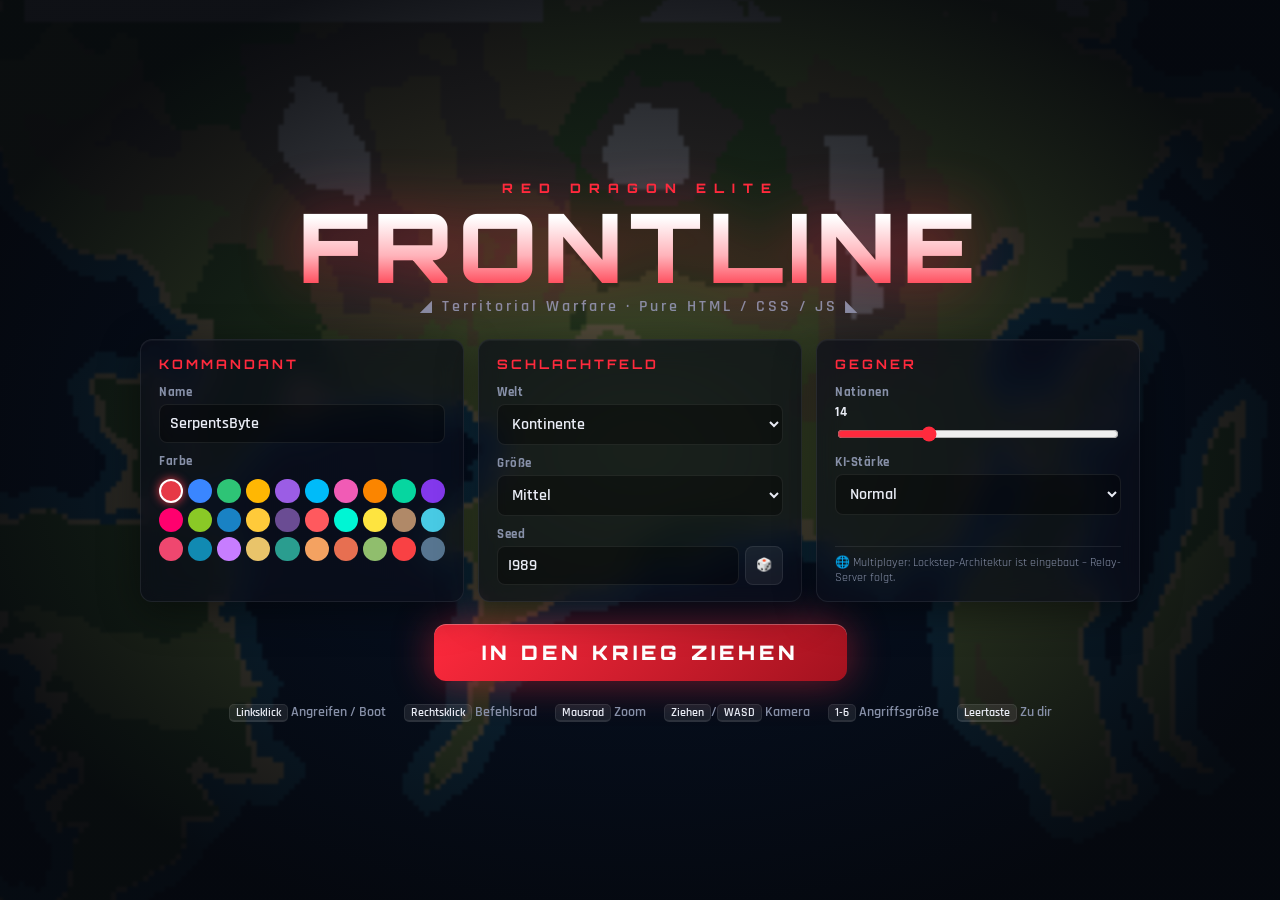
==== games/frontline/index.html @ e53f8bc6 "Add RDE Frontline: territorial border-strategy game in pure HTML/CSS/JS OpenFront-style territory wa" ====
<!doctype html>
<html lang="de">
<head>
  <meta charset="utf-8">
  <meta name="viewport" content="width=device-width, initial-scale=1, maximum-scale=1, user-scalable=no">
  <title>RDE // FRONTLINE</title>
  <meta name="description" content="RDE Frontline — Territorial Border-Strategie in purem HTML, CSS & JS. Red Dragon Elite.">
  <meta name="theme-color" content="#07090f">
  <link rel="preconnect" href="https://fonts.googleapis.com">
  <link rel="preconnect" href="https://fonts.gstatic.com" crossorigin>
  <link href="https://fonts.googleapis.com/css2?family=Orbitron:wght@600;800;900&family=Rajdhani:wght@500;600;700&display=swap" rel="stylesheet">
  <link rel="stylesheet" href="css/style.css">
</head>
<body>
  <canvas id="game"></canvas>
  <div id="vignette"></div>

  <!-- ================= IN-GAME HUD ================= -->
  <div id="hud" class="hidden">
    <header id="topbar" class="glass">
      <div class="brand"><span class="dragon">◢</span>FRONTLINE<span class="dragon">◣</span></div>
      <div id="sharebar"><div id="sharefill"></div><div id="winmark" title="Siegesgrenze"></div></div>
      <div class="tb-right">
        <span id="clock">00:00</span>
        <button class="tb-btn" id="btn-speed" title="Spielgeschwindigkeit">1×</button>
        <button class="tb-btn" id="btn-pause" title="Pause (P)">❚❚</button>
        <button class="tb-btn" id="btn-mute" title="Ton (M)">🔊</button>
        <button class="tb-btn" id="btn-full" title="Vollbild">⛶</button>
      </div>
    </header>

    <aside id="board" class="glass">
      <div class="board-head"><span>STAND</span><button id="board-toggle" class="tb-btn small">▾</button></div>
      <table><thead><tr><th>#</th><th>NATION</th><th>TRUPPEN</th><th>LAND</th></tr></thead><tbody id="board-body"></tbody></table>
    </aside>

    <div id="feed"></div>
    <div id="toasts"></div>

    <div id="spawn-banner" class="glass hidden">
      <div class="sb-title">WÄHLE DEINEN STARTPUNKT</div>
      <div class="sb-sub">Klick auf freies Land · Krieg beginnt in <b id="spawn-timer">12</b>s</div>
    </div>

    <div id="bottom">
      <div id="buildbar"></div>
      <div id="stats" class="glass">
        <div class="st-troops">
          <div class="st-row">
            <span class="ico-sword"></span><span id="troops" class="big">0</span><span class="slash">/</span><span id="troops-max">0</span>
            <span id="troop-rate" class="rate">+0/s</span>
          </div>
          <div class="bar"><div id="troop-bar"></div></div>
        </div>
        <div class="st-gold">
          <span class="coin"></span><span id="gold" class="big gold">0</span><span id="gold-rate" class="rate">+0/s</span>
        </div>
        <div class="st-ratio">
          <div class="ratio-head"><span>ANGRIFFSGRÖSSE</span><b id="ratio-val">30%</b><span id="ratio-troops" class="muted"></span></div>
          <input id="ratio" type="range" min="1" max="100" value="30">
          <div class="ratio-presets">
            <button data-r="10">10%</button><button data-r="20">20%</button><button data-r="30" class="on">30%</button><button data-r="50">50%</button><button data-r="75">75%</button><button data-r="100">ALL</button>
          </div>
        </div>
        <div id="fronts" class="st-fronts"></div>
      </div>
    </div>

    <div id="minimap-wrap" class="glass"><canvas id="minimap"></canvas></div>
    <div id="mode-hint" class="hidden"></div>
    <div id="tooltip" class="glass hidden"></div>
    <div id="radial" class="hidden"></div>
  </div>

  <!-- ================= MAIN MENU ================= -->
  <div id="menu" class="overlay">
    <canvas id="menu-bg"></canvas>
    <div class="menu-inner">
      <div class="logo">
        <div class="logo-top">RED DRAGON ELITE</div>
        <h1>FRONTLINE</h1>
        <div class="logo-sub">◢ Territorial Warfare · Pure HTML / CSS / JS ◣</div>
      </div>
      <div class="menu-grid">
        <section class="glass panel">
          <h3>KOMMANDANT</h3>
          <label>Name<input id="m-name" maxlength="18" value="SerpentsByte" autocomplete="off"></label>
          <label>Farbe</label>
          <div id="m-colors" class="swatches"></div>
        </section>
        <section class="glass panel">
          <h3>SCHLACHTFELD</h3>
          <label>Welt<select id="m-type"></select></label>
          <label>Größe<select id="m-size"></select></label>
          <label>Seed
            <div class="seed-row"><input id="m-seed" autocomplete="off"><button id="m-dice" class="tb-btn" title="Zufall">🎲</button></div>
          </label>
        </section>
        <section class="glass panel">
          <h3>GEGNER</h3>
          <label>Nationen <b id="m-bots-val">14</b><input id="m-bots" type="range" min="2" max="40" value="14"></label>
          <label>KI-Stärke<select id="m-diff"></select></label>
          <div class="mp-note">🌐 Multiplayer: Lockstep-Architektur ist eingebaut – Relay-Server folgt.</div>
        </section>
      </div>
      <button id="m-play" class="play-btn">IN DEN KRIEG ZIEHEN</button>
      <div class="controls-help">
        <span><kbd>Linksklick</kbd> Angreifen / Boot</span>
        <span><kbd>Rechtsklick</kbd> Befehlsrad</span>
        <span><kbd>Mausrad</kbd> Zoom</span>
        <span><kbd>Ziehen</kbd>/<kbd>WASD</kbd> Kamera</span>
        <span><kbd>1-6</kbd> Angriffsgröße</span>
        <span><kbd>Leertaste</kbd> Zu dir</span>
      </div>
    </div>
  </div>

  <!-- ================= END SCREEN ================= -->
  <div id="end" class="overlay hidden">
    <div class="end-card glass">
      <div id="end-title" class="end-title">SIEG</div>
      <div id="end-sub" class="end-sub"></div>
      <div id="end-stats" class="end-stats"></div>
      <div class="end-btns">
        <button id="end-watch" class="tb-btn wide">Weiter zuschauen</button>
        <button id="end-again" class="play-btn small">NOCHMAL</button>
      </div>
    </div>
  </div>

  <!-- core + simulation (DOM-free, also runs in Node) -->
  <script src="js/core/rng.js"></script>
  <script src="js/core/constants.js"></script>
  <script src="js/sim/mapgen.js"></script>
  <script src="js/sim/ai.js"></script>
  <script src="js/sim/sim.js"></script>
  <!-- network -->
  <script src="js/net/transport.js"></script>
  <!-- client -->
  <script src="js/client/audio.js"></script>
  <script src="js/client/renderer.js"></script>
  <script src="js/client/ui.js"></script>
  <script src="js/client/input.js"></script>
  <script src="js/main.js"></script>
</body>
</html>
---- games/frontline/css/style.css ----
/* RDE // FRONTLINE — UI theme: dark glass, dragon red, war-room gold */
:root {
  --bg: #07090f;
  --glass: rgba(12, 15, 26, 0.72);
  --glass-hi: rgba(22, 27, 44, 0.85);
  --line: rgba(255, 255, 255, 0.08);
  --line-hi: rgba(255, 70, 85, 0.45);
  --red: #ff2a3d;
  --red-dim: #a3121f;
  --gold: #ffcc55;
  --txt: #e9ecf5;
  --muted: #8790a8;
  --ok: #4dffa0;
  --font: 'Rajdhani', 'Segoe UI', system-ui, sans-serif;
  --display: 'Orbitron', 'Rajdhani', sans-serif;
}
* { box-sizing: border-box; }
html, body { margin: 0; height: 100%; overflow: hidden; background: var(--bg); color: var(--txt); font-family: var(--font); user-select: none; -webkit-user-select: none; }
button, input, select { font: inherit; color: inherit; }
.hidden { display: none !important; }
#game { position: fixed; inset: 0; display: block; cursor: crosshair; touch-action: none; }
#game.mode-build { cursor: copy; }
#game.mode-nuke { cursor: none; }
#vignette { position: fixed; inset: 0; pointer-events: none; background: radial-gradient(ellipse at center, transparent 55%, rgba(0,0,0,0.55) 100%); }

.glass { background: var(--glass); backdrop-filter: blur(12px) saturate(1.3); -webkit-backdrop-filter: blur(12px) saturate(1.3);
  border: 1px solid var(--line); border-radius: 12px; box-shadow: 0 10px 40px rgba(0,0,0,0.45), inset 0 1px 0 rgba(255,255,255,0.04); }

/* ---------- top bar */
#topbar { position: fixed; top: 10px; left: 10px; right: 10px; height: 46px; display: flex; align-items: center; gap: 16px; padding: 0 12px; z-index: 5; }
.brand { font-family: var(--display); font-weight: 900; letter-spacing: 3px; font-size: 15px; white-space: nowrap; }
.brand .dragon { color: var(--red); margin: 0 4px; }
#sharebar { position: relative; flex: 1; height: 14px; border-radius: 7px; background: rgba(255,255,255,0.06); overflow: hidden; border: 1px solid var(--line); }
#sharefill { position: absolute; inset: 0; display: flex; }
#sharefill > div { height: 100%; transition: width .4s ease; box-shadow: inset -1px 0 0 rgba(0,0,0,0.4); }
#winmark { position: absolute; top: -2px; bottom: -2px; width: 3px; background: var(--gold); box-shadow: 0 0 10px var(--gold); }
.tb-right { display: flex; align-items: center; gap: 6px; }
#clock { font-family: var(--display); font-size: 13px; color: var(--muted); min-width: 52px; text-align: right; margin-right: 6px; }
.tb-btn { background: rgba(255,255,255,0.06); border: 1px solid var(--line); border-radius: 8px; padding: 5px 10px; cursor: pointer; font-weight: 700; transition: background .15s, border-color .15s, transform .1s; }
.tb-btn:hover { background: rgba(255,42,61,0.18); border-color: var(--line-hi); }
.tb-btn:active { transform: scale(0.95); }
.tb-btn.small { padding: 1px 7px; font-size: 12px; }
.tb-btn.wide { padding: 10px 18px; }

/* ---------- leaderboard */
#board { position: fixed; top: 66px; right: 10px; width: 300px; padding: 10px 12px; z-index: 4; font-size: 15px; }
.board-head { display: flex; justify-content: space-between; align-items: center; font-family: var(--display); font-weight: 800; letter-spacing: 2px; font-size: 13px; margin-bottom: 6px; }
#board table { width: 100%; border-collapse: collapse; }
#board th { font-size: 11px; color: var(--muted); font-weight: 600; text-align: left; padding: 2px 4px; letter-spacing: 1px; }
#board th:nth-child(n+3), #board td:nth-child(n+3) { text-align: right; }
#board td { padding: 3px 4px; white-space: nowrap; }
#board td.nm { max-width: 130px; overflow: hidden; text-overflow: ellipsis; font-weight: 700; }
#board tr.me td { background: rgba(255,204,85,0.12); }
#board tr.me td:first-child { border-radius: 6px 0 0 6px; } #board tr.me td:last-child { border-radius: 0 6px 6px 0; }
#board tr.dead td { opacity: 0.35; text-decoration: line-through; }
#board .dot { display: inline-block; width: 9px; height: 9px; border-radius: 50%; margin-right: 6px; box-shadow: 0 0 6px currentColor; }
#board.collapsed table { display: none; }
#board tr { cursor: pointer; }
#board tr:hover td { background: rgba(255,255,255,0.05); }

/* ---------- feed & toasts */
#feed { position: fixed; top: 66px; left: 10px; width: 340px; display: flex; flex-direction: column; gap: 4px; z-index: 4; pointer-events: none; }
.feed-item { background: var(--glass); border-left: 3px solid var(--muted); padding: 5px 10px; border-radius: 0 8px 8px 0; font-size: 14px; font-weight: 600;
  animation: feedIn .3s ease; backdrop-filter: blur(8px); transition: opacity .6s; }
.feed-item.bad { border-color: var(--red); } .feed-item.good { border-color: var(--ok); } .feed-item.gold { border-color: var(--gold); }
.feed-item.nuke { border-color: #ff3040; background: rgba(80,0,10,0.75); animation: feedIn .3s ease, alarm 0.5s 4 alternate; }
@keyframes feedIn { from { transform: translateX(-20px); opacity: 0; } }
@keyframes alarm { to { background: rgba(160,0,20,0.85); } }
#toasts { position: fixed; left: 10px; top: 50%; transform: translateY(-50%); display: flex; flex-direction: column; gap: 8px; z-index: 6; }
.toast { padding: 12px 14px; width: 300px; animation: feedIn .3s ease; border-color: rgba(77,255,160,0.4); }
.toast .t-title { font-weight: 700; margin-bottom: 8px; }
.toast .t-btns { display: flex; gap: 6px; }
.toast .t-btns button { flex: 1; }
.toast .t-bar { height: 3px; background: var(--ok); margin-top: 8px; border-radius: 2px; transition: width .1s linear; }

/* ---------- spawn banner */
#spawn-banner { position: fixed; top: 70px; left: 50%; transform: translateX(-50%); padding: 12px 28px; text-align: center; z-index: 5; border-color: var(--line-hi); animation: glow 1.6s ease-in-out infinite alternate; }
.sb-title { font-family: var(--display); font-weight: 900; letter-spacing: 3px; font-size: 18px; }
.sb-sub { color: var(--muted); font-size: 15px; } .sb-sub b { color: var(--gold); font-size: 18px; }
@keyframes glow { to { box-shadow: 0 0 30px rgba(255,42,61,0.35), 0 10px 40px rgba(0,0,0,0.45); } }

/* ---------- bottom HUD */
#bottom { position: fixed; left: 50%; bottom: 10px; transform: translateX(-50%); display: flex; flex-direction: column; align-items: center; gap: 8px; z-index: 5; width: min(980px, calc(100vw - 280px)); }
#buildbar { display: flex; gap: 6px; flex-wrap: wrap; justify-content: center; }
.bbtn { position: relative; width: 104px; padding: 8px 6px 6px; text-align: center; cursor: pointer; border-radius: 10px; background: var(--glass); border: 1px solid var(--line);
  backdrop-filter: blur(10px); transition: transform .12s, border-color .15s, background .15s; }
.bbtn:hover { transform: translateY(-3px); border-color: var(--line-hi); background: var(--glass-hi); }
.bbtn.active { border-color: var(--gold); box-shadow: 0 0 18px rgba(255,204,85,0.35); }
.bbtn.poor { opacity: 0.45; }
.bbtn .k { position: absolute; top: 4px; left: 7px; font-size: 11px; color: var(--muted); font-weight: 700; }
.bbtn .n { position: absolute; top: 4px; right: 7px; font-size: 11px; color: var(--gold); font-weight: 700; }
.bbtn svg { width: 30px; height: 30px; display: block; margin: 0 auto 2px; }
.bbtn .nm { font-size: 13px; font-weight: 700; letter-spacing: .5px; text-transform: uppercase; }
.bbtn .c { font-size: 12px; color: var(--gold); font-weight: 700; }
.bbtn.nukebtn .nm { color: #ff8a95; }
.bbtn .tip { display: none; position: absolute; bottom: calc(100% + 8px); left: 50%; transform: translateX(-50%); width: 180px; padding: 6px 8px; font-size: 12px;
  background: var(--glass-hi); border: 1px solid var(--line); border-radius: 8px; color: var(--muted); pointer-events: none; }
.bbtn:hover .tip { display: block; }

#stats { display: grid; grid-template-columns: 1.15fr 0.8fr 1.4fr; gap: 18px; padding: 12px 18px; width: 100%; align-items: center; }
.st-row { display: flex; align-items: baseline; gap: 6px; }
.big { font-family: var(--display); font-weight: 800; font-size: 28px; line-height: 1; }
.big.gold { color: var(--gold); text-shadow: 0 0 18px rgba(255,204,85,0.35); }
.slash { color: var(--muted); } #troops-max { color: var(--muted); font-weight: 700; }
.rate { color: var(--ok); font-size: 13px; font-weight: 700; margin-left: 6px; }
.bar { height: 6px; background: rgba(255,255,255,0.08); border-radius: 3px; margin-top: 7px; overflow: hidden; }
#troop-bar { height: 100%; width: 0; background: linear-gradient(90deg, #4c8dff, #8fd0ff); box-shadow: 0 0 10px #4c8dff; transition: width .25s; }
.ico-sword::before { content: '⚔'; color: #8fd0ff; font-size: 22px; margin-right: 4px; }
.coin { width: 26px; height: 26px; border-radius: 50%; background: radial-gradient(circle at 35% 30%, #fff3b0, #ffcc55 40%, #c78a10); box-shadow: 0 0 14px rgba(255,204,85,0.5); display: inline-block; margin-right: 8px; vertical-align: middle; }
.st-gold { display: flex; align-items: center; }
.ratio-head { display: flex; gap: 8px; align-items: baseline; font-size: 12px; letter-spacing: 1px; color: var(--muted); font-weight: 700; }
.ratio-head b { color: var(--txt); font-size: 16px; }
.muted { color: var(--muted); }
#ratio { width: 100%; accent-color: var(--red); margin: 4px 0; }
.ratio-presets { display: flex; gap: 4px; }
.ratio-presets button { flex: 1; padding: 3px 0; font-size: 12px; font-weight: 700; background: rgba(255,255,255,0.05); border: 1px solid var(--line); border-radius: 6px; cursor: pointer; }
.ratio-presets button.on { background: rgba(255,42,61,0.3); border-color: var(--red); }
.st-fronts { grid-column: 1 / -1; display: flex; gap: 6px; flex-wrap: wrap; min-height: 0; }
.st-fronts:empty { display: none; }
.front { font-size: 12px; font-weight: 700; padding: 2px 8px; border-radius: 20px; background: rgba(255,255,255,0.06); border: 1px solid var(--line); }
.front.in { border-color: rgba(255,42,61,0.6); background: rgba(255,42,61,0.12); }

/* ---------- minimap, tooltip, radial */
#minimap-wrap { position: fixed; right: 10px; bottom: 10px; padding: 6px; z-index: 4; }
#minimap { display: block; border-radius: 6px; cursor: pointer; width: 240px; }
#tooltip { position: fixed; pointer-events: none; padding: 8px 12px; z-index: 8; font-size: 14px; min-width: 160px; }
#tooltip .tt-name { font-weight: 700; font-size: 16px; display: flex; align-items: center; gap: 6px; }
#tooltip .tt-row { color: var(--muted); display: flex; justify-content: space-between; gap: 14px; }
#tooltip .tt-row b { color: var(--txt); }
#tooltip .tag { font-size: 11px; padding: 0 6px; border-radius: 10px; margin-left: 4px; }
.tag.ally { background: rgba(77,255,160,0.2); color: var(--ok); } .tag.foe { background: rgba(255,42,61,0.2); color: #ff8a95; } .tag.me { background: rgba(255,204,85,0.2); color: var(--gold); }
#mode-hint { position: fixed; top: 66px; left: 50%; transform: translateX(-50%); padding: 6px 16px; border-radius: 20px; background: rgba(255,204,85,0.15); border: 1px solid var(--gold); color: var(--gold); font-weight: 700; z-index: 5; pointer-events: none; }
#mode-hint.nuke { background: rgba(255,30,50,0.2); border-color: #ff3040; color: #ff8a95; }
#radial { position: fixed; width: 0; height: 0; z-index: 9; }
#radial .r-center { position: absolute; width: 74px; height: 74px; left: -37px; top: -37px; border-radius: 50%; background: var(--glass-hi); border: 1px solid var(--line-hi);
  display: flex; align-items: center; justify-content: center; text-align: center; font-size: 12px; font-weight: 700; color: var(--muted); padding: 6px; backdrop-filter: blur(10px); }
#radial .r-item { position: absolute; width: 64px; height: 64px; margin: -32px 0 0 -32px; border-radius: 50%; background: var(--glass-hi); border: 1px solid var(--line);
  display: flex; flex-direction: column; align-items: center; justify-content: center; cursor: pointer; font-size: 11px; font-weight: 700; text-transform: uppercase;
  backdrop-filter: blur(10px); animation: pop .18s ease backwards; transition: background .12s, border-color .12s, transform .12s; }
#radial .r-item .ri { font-size: 22px; line-height: 1; }
#radial .r-item:hover { background: rgba(255,42,61,0.35); border-color: var(--red); transform: scale(1.1); }
#radial .r-item.off { opacity: 0.35; pointer-events: none; }
@keyframes pop { from { transform: scale(0.2); opacity: 0; } }

/* ---------- overlays: menu & end */
.overlay { position: fixed; inset: 0; z-index: 20; display: flex; align-items: center; justify-content: center; }
#menu { background: #05070c; overflow-y: auto; }
#menu-bg { position: absolute; inset: 0; width: 100%; height: 100%; filter: saturate(1.15) brightness(0.55) blur(1px); transform: scale(1.05); }
#menu::after { content: ''; position: absolute; inset: 0; background: radial-gradient(ellipse at center, rgba(5,7,12,0.2), rgba(5,7,12,0.92) 80%); pointer-events: none; }
.menu-inner { position: relative; z-index: 2; width: min(1000px, 94vw); padding: 30px 0; display: flex; flex-direction: column; align-items: center; gap: 22px; margin: auto; }
.logo { text-align: center; }
.logo-top { font-family: var(--display); letter-spacing: 8px; font-size: 13px; color: var(--red); font-weight: 800; }
.logo h1 { margin: 2px 0; font-family: var(--display); font-weight: 900; font-size: clamp(44px, 9vw, 96px); letter-spacing: 6px; line-height: 1;
  background: linear-gradient(180deg, #fff 20%, #ffb3ba 60%, var(--red)); -webkit-background-clip: text; background-clip: text; color: transparent;
  filter: drop-shadow(0 0 30px rgba(255,42,61,0.45)); }
.logo-sub { color: var(--muted); letter-spacing: 3px; font-weight: 600; }
.menu-grid { display: grid; grid-template-columns: repeat(3, 1fr); gap: 14px; width: 100%; }
.panel { padding: 16px 18px; display: flex; flex-direction: column; gap: 10px; }
.panel h3 { margin: 0 0 2px; font-family: var(--display); font-size: 13px; letter-spacing: 3px; color: var(--red); }
.panel label { display: flex; flex-direction: column; gap: 4px; font-size: 13px; color: var(--muted); font-weight: 700; letter-spacing: .5px; }
.panel label b { color: var(--txt); }
.panel input:not([type=range]), .panel select { background: rgba(0,0,0,0.35); border: 1px solid var(--line); border-radius: 8px; padding: 8px 10px; font-size: 16px; font-weight: 600; outline: none; color: var(--txt); }
.panel select option { background: #111522; }
.panel input:focus, .panel select:focus { border-color: var(--line-hi); }
.panel input[type=range] { accent-color: var(--red); }
.seed-row { display: flex; gap: 6px; } .seed-row input { flex: 1; min-width: 0; }
.swatches { display: grid; grid-template-columns: repeat(10, 1fr); gap: 5px; }
.sw { aspect-ratio: 1; border-radius: 50%; cursor: pointer; border: 2px solid transparent; transition: transform .1s; }
.sw:hover { transform: scale(1.15); } .sw.on { border-color: #fff; box-shadow: 0 0 10px currentColor; }
.mp-note { font-size: 12px; color: var(--muted); border-top: 1px solid var(--line); padding-top: 8px; margin-top: auto; }
.play-btn { font-family: var(--display); font-weight: 900; letter-spacing: 4px; font-size: 20px; padding: 16px 48px; border: 0; border-radius: 12px; cursor: pointer;
  background: linear-gradient(135deg, #ff2a3d, #a3121f); color: #fff; box-shadow: 0 0 40px rgba(255,42,61,0.45), inset 0 1px 0 rgba(255,255,255,0.3);
  transition: transform .12s, box-shadow .2s; }
.play-btn:hover { transform: translateY(-2px) scale(1.02); box-shadow: 0 0 60px rgba(255,42,61,0.7), inset 0 1px 0 rgba(255,255,255,0.3); }
.play-btn.small { font-size: 15px; padding: 11px 26px; }
.controls-help { display: flex; flex-wrap: wrap; gap: 8px 18px; justify-content: center; color: var(--muted); font-size: 14px; font-weight: 600; }
kbd { background: rgba(255,255,255,0.08); border: 1px solid var(--line); border-bottom-width: 2px; border-radius: 5px; padding: 0 6px; color: var(--txt); font-family: var(--font); font-size: 12px; }

#end { background: rgba(3,4,8,0.6); backdrop-filter: blur(4px); }
.end-card { padding: 30px 40px; text-align: center; min-width: min(460px, 92vw); animation: pop .35s ease; }
.end-title { font-family: var(--display); font-weight: 900; font-size: 64px; letter-spacing: 6px; }
.end-title.win { color: var(--gold); text-shadow: 0 0 40px rgba(255,204,85,0.6); }
.end-title.lose { color: var(--red); text-shadow: 0 0 40px rgba(255,42,61,0.6); }
.end-sub { color: var(--muted); font-size: 18px; margin-bottom: 18px; }
.end-stats { display: grid; grid-template-columns: repeat(2, 1fr); gap: 8px; margin-bottom: 22px; }
.end-stats div { background: rgba(255,255,255,0.04); border-radius: 8px; padding: 8px; }
.end-stats b { display: block; font-family: var(--display); font-size: 22px; }
.end-stats span { color: var(--muted); font-size: 12px; letter-spacing: 1px; }
.end-btns { display: flex; gap: 10px; justify-content: center; align-items: center; }

/* ---------- responsive */
@media (max-width: 1100px) {
  #bottom { width: calc(100vw - 20px); bottom: 8px; }
  #minimap-wrap { bottom: auto; top: 66px; right: auto; left: 10px; }
  #minimap { width: 150px; }
  #feed { top: 178px; width: 280px; }
  #board { width: 240px; font-size: 13px; }
}
@media (max-width: 760px) {
  .menu-grid { grid-template-columns: 1fr; }
  .brand { display: none; }
  #board { top: 62px; width: 196px; font-size: 12px; padding: 8px; }
  #board th:nth-child(3), #board td:nth-child(3) { display: none; }
  #board td.nm { max-width: 100px; }
  #board.collapsed { width: auto; }
  #stats { grid-template-columns: 1fr 1fr; gap: 8px 12px; padding: 8px 12px; }
  .st-ratio { grid-column: 1 / -1; }
  .big { font-size: 20px; }
  .bbtn { width: 68px; padding: 5px 2px 4px; }
  .bbtn .nm { font-size: 10px; } .bbtn svg { width: 22px; height: 22px; } .bbtn .k { display: none; }
  #feed { width: 220px; } .feed-item { font-size: 12px; }
  .controls-help { display: none; }
  #clock { display: none; }
}
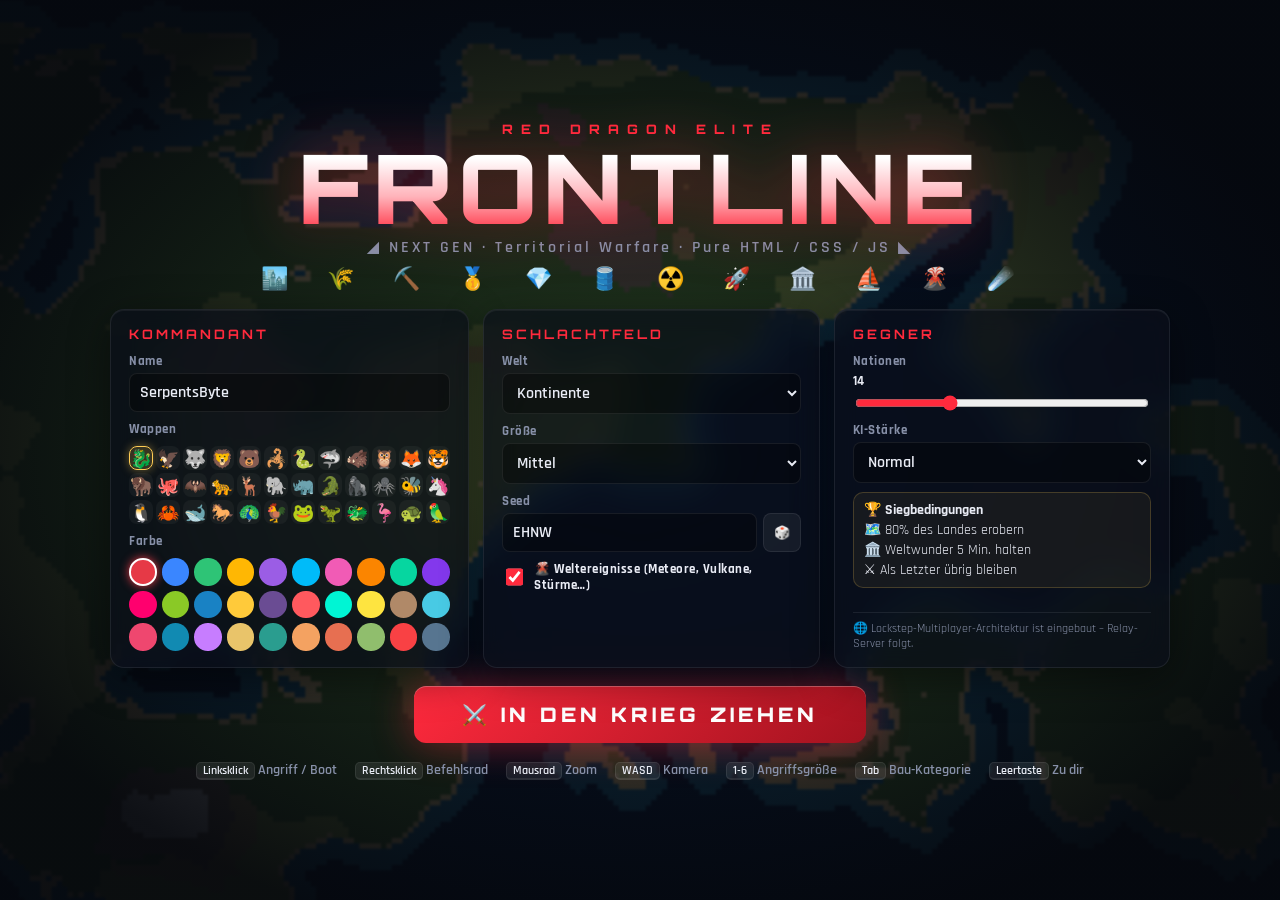
==== commit adc9efa3: "Frontline Next Gen: resource economy, research, market, world events, new UI - Map deposits (iron, s" ====
--- a/games/frontline/index.html
+++ b/games/frontline/index.html
@@ -4,7 +4,7 @@
   <meta charset="utf-8">
   <meta name="viewport" content="width=device-width, initial-scale=1, maximum-scale=1, user-scalable=no">
   <title>RDE // FRONTLINE</title>
-  <meta name="description" content="RDE Frontline — Territorial Border-Strategie in purem HTML, CSS & JS. Red Dragon Elite.">
+  <meta name="description" content="RDE Frontline — Next-Gen Territorial-Strategie in purem HTML, CSS & JS. Red Dragon Elite.">
   <meta name="theme-color" content="#07090f">
   <link rel="preconnect" href="https://fonts.googleapis.com">
   <link rel="preconnect" href="https://fonts.gstatic.com" crossorigin>
@@ -19,41 +19,53 @@
   <div id="hud" class="hidden">
     <header id="topbar" class="glass">
       <div class="brand"><span class="dragon">◢</span>FRONTLINE<span class="dragon">◣</span></div>
-      <div id="sharebar"><div id="sharefill"></div><div id="winmark" title="Siegesgrenze"></div></div>
+      <div id="sharebar"><div id="sharefill"></div><div id="winmark" title="Siegesgrenze 80%"></div></div>
       <div class="tb-right">
+        <span id="daytime" title="Tageszeit">☀️</span>
         <span id="clock">00:00</span>
         <button class="tb-btn" id="btn-speed" title="Spielgeschwindigkeit">1×</button>
-        <button class="tb-btn" id="btn-pause" title="Pause (P)">❚❚</button>
+        <button class="tb-btn" id="btn-pause" title="Pause (P)">⏸️</button>
         <button class="tb-btn" id="btn-mute" title="Ton (M)">🔊</button>
         <button class="tb-btn" id="btn-full" title="Vollbild">⛶</button>
       </div>
     </header>
+    <div id="resbar" class="glass"></div>
 
     <aside id="board" class="glass">
-      <div class="board-head"><span>STAND</span><button id="board-toggle" class="tb-btn small">▾</button></div>
-      <table><thead><tr><th>#</th><th>NATION</th><th>TRUPPEN</th><th>LAND</th></tr></thead><tbody id="board-body"></tbody></table>
+      <div class="board-head"><span>🏆 STAND</span><button id="board-toggle" class="tb-btn small">▾</button></div>
+      <table><thead><tr><th>#</th><th>NATION</th><th>⚔️</th><th>LAND</th></tr></thead><tbody id="board-body"></tbody></table>
     </aside>
+
+    <nav id="rail">
+      <button class="rail-btn" data-panel="research"><span class="re">🧪</span><span class="rl">Forschung</span><span class="badge hidden" id="badge-research"></span></button>
+      <button class="rail-btn" data-panel="market"><span class="re">🏪</span><span class="rl">Börse</span></button>
+      <button class="rail-btn" data-panel="diplomacy"><span class="re">🤝</span><span class="rl">Diplomatie</span><span class="badge hidden" id="badge-diplo"></span></button>
+      <button class="rail-btn" data-panel="stats"><span class="re">📊</span><span class="rl">Statistik</span></button>
+      <button class="rail-btn" data-panel="settings"><span class="re">⚙️</span><span class="rl">Optionen</span></button>
+    </nav>
 
     <div id="feed"></div>
     <div id="toasts"></div>
+    <div id="banner" class="hidden"></div>
 
     <div id="spawn-banner" class="glass hidden">
-      <div class="sb-title">WÄHLE DEINEN STARTPUNKT</div>
-      <div class="sb-sub">Klick auf freies Land · Krieg beginnt in <b id="spawn-timer">12</b>s</div>
+      <div class="sb-title">🐉 WÄHLE DEINEN STARTPUNKT</div>
+      <div class="sb-sub">Klick auf freies Land · nah an 🥇💎🛢️ lohnt sich · Krieg in <b id="spawn-timer">12</b>s</div>
     </div>
 
     <div id="bottom">
-      <div id="buildbar"></div>
+      <div id="dock" class="glass">
+        <div id="dock-tabs"></div>
+        <div id="dock-cards"></div>
+      </div>
       <div id="stats" class="glass">
         <div class="st-troops">
           <div class="st-row">
-            <span class="ico-sword"></span><span id="troops" class="big">0</span><span class="slash">/</span><span id="troops-max">0</span>
+            <span class="emo-lg">⚔️</span><span id="troops" class="big">0</span><span class="slash">/</span><span id="troops-max">0</span>
             <span id="troop-rate" class="rate">+0/s</span>
           </div>
           <div class="bar"><div id="troop-bar"></div></div>
-        </div>
-        <div class="st-gold">
-          <span class="coin"></span><span id="gold" class="big gold">0</span><span id="gold-rate" class="rate">+0/s</span>
+          <div class="st-chips"><span id="food-state" class="chip"></span><span id="mod-chips"></span></div>
         </div>
         <div class="st-ratio">
           <div class="ratio-head"><span>ANGRIFFSGRÖSSE</span><b id="ratio-val">30%</b><span id="ratio-troops" class="muted"></span></div>
@@ -70,6 +82,13 @@
     <div id="mode-hint" class="hidden"></div>
     <div id="tooltip" class="glass hidden"></div>
     <div id="radial" class="hidden"></div>
+
+    <div id="modal" class="hidden">
+      <div class="modal-card glass">
+        <header class="modal-head"><h2 id="modal-title"></h2><button class="tb-btn" id="modal-close" title="Schließen (Esc)">✖</button></header>
+        <div id="modal-body"></div>
+      </div>
+    </div>
   </div>
 
   <!-- ================= MAIN MENU ================= -->
@@ -79,12 +98,15 @@
       <div class="logo">
         <div class="logo-top">RED DRAGON ELITE</div>
         <h1>FRONTLINE</h1>
-        <div class="logo-sub">◢ Territorial Warfare · Pure HTML / CSS / JS ◣</div>
+        <div class="logo-sub">◢ NEXT GEN · Territorial Warfare · Pure HTML / CSS / JS ◣</div>
+        <div class="logo-emojis">🏙️ 🌾 ⛏️ 🥇 💎 🛢️ ☢️ 🚀 🏛️ ⛵ 🌋 ☄️</div>
       </div>
       <div class="menu-grid">
         <section class="glass panel">
           <h3>KOMMANDANT</h3>
           <label>Name<input id="m-name" maxlength="18" value="SerpentsByte" autocomplete="off"></label>
+          <label>Wappen</label>
+          <div id="m-emblems" class="emblems"></div>
           <label>Farbe</label>
           <div id="m-colors" class="swatches"></div>
         </section>
@@ -95,21 +117,29 @@
           <label>Seed
             <div class="seed-row"><input id="m-seed" autocomplete="off"><button id="m-dice" class="tb-btn" title="Zufall">🎲</button></div>
           </label>
+          <label class="check"><input type="checkbox" id="m-events" checked> 🌋 Weltereignisse (Meteore, Vulkane, Stürme…)</label>
         </section>
         <section class="glass panel">
           <h3>GEGNER</h3>
           <label>Nationen <b id="m-bots-val">14</b><input id="m-bots" type="range" min="2" max="40" value="14"></label>
           <label>KI-Stärke<select id="m-diff"></select></label>
-          <div class="mp-note">🌐 Multiplayer: Lockstep-Architektur ist eingebaut – Relay-Server folgt.</div>
+          <div class="win-info">
+            <div>🏆 <b>Siegbedingungen</b></div>
+            <div>🗺️ 80% des Landes erobern</div>
+            <div>🏛️ Weltwunder 5 Min. halten</div>
+            <div>⚔️ Als Letzter übrig bleiben</div>
+          </div>
+          <div class="mp-note">🌐 Lockstep-Multiplayer-Architektur ist eingebaut – Relay-Server folgt.</div>
         </section>
       </div>
-      <button id="m-play" class="play-btn">IN DEN KRIEG ZIEHEN</button>
+      <button id="m-play" class="play-btn">⚔️ IN DEN KRIEG ZIEHEN</button>
       <div class="controls-help">
-        <span><kbd>Linksklick</kbd> Angreifen / Boot</span>
+        <span><kbd>Linksklick</kbd> Angriff / Boot</span>
         <span><kbd>Rechtsklick</kbd> Befehlsrad</span>
         <span><kbd>Mausrad</kbd> Zoom</span>
-        <span><kbd>Ziehen</kbd>/<kbd>WASD</kbd> Kamera</span>
+        <span><kbd>WASD</kbd> Kamera</span>
         <span><kbd>1-6</kbd> Angriffsgröße</span>
+        <span><kbd>Tab</kbd> Bau-Kategorie</span>
         <span><kbd>Leertaste</kbd> Zu dir</span>
       </div>
     </div>
@@ -118,12 +148,13 @@
   <!-- ================= END SCREEN ================= -->
   <div id="end" class="overlay hidden">
     <div class="end-card glass">
+      <div id="end-emoji" class="end-emoji">🏆</div>
       <div id="end-title" class="end-title">SIEG</div>
       <div id="end-sub" class="end-sub"></div>
       <div id="end-stats" class="end-stats"></div>
       <div class="end-btns">
-        <button id="end-watch" class="tb-btn wide">Weiter zuschauen</button>
-        <button id="end-again" class="play-btn small">NOCHMAL</button>
+        <button id="end-watch" class="tb-btn wide">👁️ Weiter zuschauen</button>
+        <button id="end-again" class="play-btn small">🔁 NOCHMAL</button>
       </div>
     </div>
   </div>
@@ -133,13 +164,18 @@
   <script src="js/core/constants.js"></script>
   <script src="js/sim/mapgen.js"></script>
   <script src="js/sim/ai.js"></script>
+  <script src="js/sim/economy.js"></script>
+  <script src="js/sim/events.js"></script>
   <script src="js/sim/sim.js"></script>
   <!-- network -->
   <script src="js/net/transport.js"></script>
   <!-- client -->
   <script src="js/client/audio.js"></script>
+  <script src="js/client/sprites.js"></script>
+  <script src="js/client/atmosphere.js"></script>
   <script src="js/client/renderer.js"></script>
   <script src="js/client/ui.js"></script>
+  <script src="js/client/panels.js"></script>
   <script src="js/client/input.js"></script>
   <script src="js/main.js"></script>
 </body>
--- a/games/frontline/css/style.css
+++ b/games/frontline/css/style.css
@@ -1,33 +1,36 @@
-/* RDE // FRONTLINE — UI theme: dark glass, dragon red, war-room gold */
+/* RDE // FRONTLINE — NEXT GEN UI: dark glass, dragon red, war-room gold */
 :root {
   --bg: #07090f;
-  --glass: rgba(12, 15, 26, 0.72);
-  --glass-hi: rgba(22, 27, 44, 0.85);
+  --glass: rgba(12, 15, 26, 0.74);
+  --glass-hi: rgba(22, 27, 44, 0.88);
   --line: rgba(255, 255, 255, 0.08);
   --line-hi: rgba(255, 70, 85, 0.45);
   --red: #ff2a3d;
-  --red-dim: #a3121f;
   --gold: #ffcc55;
   --txt: #e9ecf5;
   --muted: #8790a8;
   --ok: #4dffa0;
+  --blue: #7fd3ff;
   --font: 'Rajdhani', 'Segoe UI', system-ui, sans-serif;
   --display: 'Orbitron', 'Rajdhani', sans-serif;
+  --emoji: 'Segoe UI Emoji', 'Apple Color Emoji', 'Noto Color Emoji', sans-serif;
 }
 * { box-sizing: border-box; }
 html, body { margin: 0; height: 100%; overflow: hidden; background: var(--bg); color: var(--txt); font-family: var(--font); user-select: none; -webkit-user-select: none; }
 button, input, select { font: inherit; color: inherit; }
 .hidden { display: none !important; }
+.muted { color: var(--muted); }
+.small { font-size: 12px; margin-top: 10px; }
 #game { position: fixed; inset: 0; display: block; cursor: crosshair; touch-action: none; }
 #game.mode-build { cursor: copy; }
 #game.mode-nuke { cursor: none; }
 #vignette { position: fixed; inset: 0; pointer-events: none; background: radial-gradient(ellipse at center, transparent 55%, rgba(0,0,0,0.55) 100%); }
 
-.glass { background: var(--glass); backdrop-filter: blur(12px) saturate(1.3); -webkit-backdrop-filter: blur(12px) saturate(1.3);
-  border: 1px solid var(--line); border-radius: 12px; box-shadow: 0 10px 40px rgba(0,0,0,0.45), inset 0 1px 0 rgba(255,255,255,0.04); }
+.glass { background: var(--glass); backdrop-filter: blur(14px) saturate(1.35); -webkit-backdrop-filter: blur(14px) saturate(1.35);
+  border: 1px solid var(--line); border-radius: 14px; box-shadow: 0 10px 40px rgba(0,0,0,0.45), inset 0 1px 0 rgba(255,255,255,0.05); }
 
 /* ---------- top bar */
-#topbar { position: fixed; top: 10px; left: 10px; right: 10px; height: 46px; display: flex; align-items: center; gap: 16px; padding: 0 12px; z-index: 5; }
+#topbar { position: fixed; top: 10px; left: 10px; right: 10px; height: 46px; display: flex; align-items: center; gap: 16px; padding: 0 12px; z-index: 6; }
 .brand { font-family: var(--display); font-weight: 900; letter-spacing: 3px; font-size: 15px; white-space: nowrap; }
 .brand .dragon { color: var(--red); margin: 0 4px; }
 #sharebar { position: relative; flex: 1; height: 14px; border-radius: 7px; background: rgba(255,255,255,0.06); overflow: hidden; border: 1px solid var(--line); }
@@ -35,6 +38,7 @@
 #sharefill > div { height: 100%; transition: width .4s ease; box-shadow: inset -1px 0 0 rgba(0,0,0,0.4); }
 #winmark { position: absolute; top: -2px; bottom: -2px; width: 3px; background: var(--gold); box-shadow: 0 0 10px var(--gold); }
 .tb-right { display: flex; align-items: center; gap: 6px; }
+#daytime { font-size: 20px; filter: drop-shadow(0 0 6px rgba(255,200,80,0.5)); }
 #clock { font-family: var(--display); font-size: 13px; color: var(--muted); min-width: 52px; text-align: right; margin-right: 6px; }
 .tb-btn { background: rgba(255,255,255,0.06); border: 1px solid var(--line); border-radius: 8px; padding: 5px 10px; cursor: pointer; font-weight: 700; transition: background .15s, border-color .15s, transform .1s; }
 .tb-btn:hover { background: rgba(255,42,61,0.18); border-color: var(--line-hi); }
@@ -42,124 +46,275 @@
 .tb-btn.small { padding: 1px 7px; font-size: 12px; }
 .tb-btn.wide { padding: 10px 18px; }
 
+/* ---------- resource bar */
+#resbar { position: fixed; top: 62px; left: 10px; display: flex; gap: 2px; padding: 4px 6px; z-index: 5; border-radius: 12px; }
+.res { display: flex; align-items: center; gap: 5px; padding: 3px 9px 3px 6px; border-radius: 9px; transition: background .2s; cursor: default; position: relative; }
+.res:hover { background: rgba(255,255,255,0.06); }
+.res .re { font-family: var(--emoji); font-size: 19px; filter: drop-shadow(0 2px 3px rgba(0,0,0,0.5)); }
+.res .rv { font-family: var(--display); font-weight: 800; font-size: 14px; min-width: 34px; }
+.res .rr { font-size: 11px; font-weight: 700; color: var(--ok); min-width: 38px; }
+.res .rr.neg { color: #ff7a85; } .res .rr.zero { color: var(--muted); }
+.res.empty .re { filter: grayscale(1) opacity(0.5); }
+#res-gold .rv { color: var(--gold); text-shadow: 0 0 12px rgba(255,204,85,0.35); }
+#res-gold { background: rgba(255,204,85,0.07); }
+
 /* ---------- leaderboard */
-#board { position: fixed; top: 66px; right: 10px; width: 300px; padding: 10px 12px; z-index: 4; font-size: 15px; }
+#board { position: fixed; top: 66px; right: 10px; width: 310px; padding: 10px 12px; z-index: 4; font-size: 15px; }
 .board-head { display: flex; justify-content: space-between; align-items: center; font-family: var(--display); font-weight: 800; letter-spacing: 2px; font-size: 13px; margin-bottom: 6px; }
 #board table { width: 100%; border-collapse: collapse; }
 #board th { font-size: 11px; color: var(--muted); font-weight: 600; text-align: left; padding: 2px 4px; letter-spacing: 1px; }
 #board th:nth-child(n+3), #board td:nth-child(n+3) { text-align: right; }
 #board td { padding: 3px 4px; white-space: nowrap; }
-#board td.nm { max-width: 130px; overflow: hidden; text-overflow: ellipsis; font-weight: 700; }
+#board td:first-child { width: 26px; color: var(--muted); font-weight: 700; }
+.medal { font-family: var(--emoji); }
+#board td.nm { max-width: 150px; overflow: hidden; text-overflow: ellipsis; font-weight: 700; }
 #board tr.me td { background: rgba(255,204,85,0.12); }
 #board tr.me td:first-child { border-radius: 6px 0 0 6px; } #board tr.me td:last-child { border-radius: 0 6px 6px 0; }
 #board tr.dead td { opacity: 0.35; text-decoration: line-through; }
-#board .dot { display: inline-block; width: 9px; height: 9px; border-radius: 50%; margin-right: 6px; box-shadow: 0 0 6px currentColor; }
+.dot { display: inline-block; width: 9px; height: 9px; border-radius: 50%; margin-right: 6px; box-shadow: 0 0 6px currentColor; vertical-align: middle; }
 #board.collapsed table { display: none; }
 #board tr { cursor: pointer; }
 #board tr:hover td { background: rgba(255,255,255,0.05); }
 
-/* ---------- feed & toasts */
-#feed { position: fixed; top: 66px; left: 10px; width: 340px; display: flex; flex-direction: column; gap: 4px; z-index: 4; pointer-events: none; }
+/* ---------- left rail (big buttons) */
+#rail { position: fixed; left: 10px; bottom: 12px; display: flex; flex-direction: column; gap: 8px; z-index: 5; }
+.rail-btn { position: relative; width: 82px; height: 74px; border-radius: 16px; cursor: pointer; display: flex; flex-direction: column; align-items: center; justify-content: center; gap: 2px;
+  background: linear-gradient(160deg, rgba(40,46,72,0.9), rgba(14,17,30,0.9)); border: 1px solid var(--line); box-shadow: 0 8px 24px rgba(0,0,0,0.45), inset 0 1px 0 rgba(255,255,255,0.08);
+  transition: transform .15s, border-color .15s, box-shadow .2s; }
+.rail-btn:hover { transform: translateY(-3px) scale(1.04); border-color: var(--line-hi); box-shadow: 0 10px 30px rgba(255,42,61,0.25); }
+.rail-btn.on { border-color: var(--gold); box-shadow: 0 0 22px rgba(255,204,85,0.4); }
+.rail-btn .re { font-family: var(--emoji); font-size: 30px; line-height: 1; filter: drop-shadow(0 3px 4px rgba(0,0,0,0.6)); transition: transform .2s; }
+.rail-btn:hover .re { transform: rotate(-8deg) scale(1.12); }
+.rail-btn .rl { font-size: 11px; font-weight: 700; text-transform: uppercase; letter-spacing: .5px; }
+.badge { position: absolute; top: -6px; right: -6px; min-width: 22px; height: 22px; border-radius: 11px; background: var(--red); color: #fff; font-weight: 800; font-size: 13px;
+  display: flex; align-items: center; justify-content: center; padding: 0 5px; box-shadow: 0 0 12px var(--red); animation: bump 1.2s ease-in-out infinite; }
+@keyframes bump { 50% { transform: scale(1.18); } }
+
+/* ---------- feed, toasts, banner, achievements */
+#feed { position: fixed; top: 112px; left: 10px; width: 360px; display: flex; flex-direction: column; gap: 4px; z-index: 4; pointer-events: none; }
 .feed-item { background: var(--glass); border-left: 3px solid var(--muted); padding: 5px 10px; border-radius: 0 8px 8px 0; font-size: 14px; font-weight: 600;
   animation: feedIn .3s ease; backdrop-filter: blur(8px); transition: opacity .6s; }
 .feed-item.bad { border-color: var(--red); } .feed-item.good { border-color: var(--ok); } .feed-item.gold { border-color: var(--gold); }
 .feed-item.nuke { border-color: #ff3040; background: rgba(80,0,10,0.75); animation: feedIn .3s ease, alarm 0.5s 4 alternate; }
+.feed-go { color: var(--gold); cursor: pointer; pointer-events: auto; text-decoration: underline dotted; }
 @keyframes feedIn { from { transform: translateX(-20px); opacity: 0; } }
 @keyframes alarm { to { background: rgba(160,0,20,0.85); } }
-#toasts { position: fixed; left: 10px; top: 50%; transform: translateY(-50%); display: flex; flex-direction: column; gap: 8px; z-index: 6; }
-.toast { padding: 12px 14px; width: 300px; animation: feedIn .3s ease; border-color: rgba(77,255,160,0.4); }
+#toasts { position: fixed; right: 10px; top: 420px; display: flex; flex-direction: column; gap: 8px; z-index: 7; }
+.toast { padding: 12px 14px; width: 310px; animation: feedIn .3s ease; border-color: rgba(77,255,160,0.4); }
 .toast .t-title { font-weight: 700; margin-bottom: 8px; }
-.toast .t-btns { display: flex; gap: 6px; }
-.toast .t-btns button { flex: 1; }
+.toast .t-btns { display: flex; gap: 6px; } .toast .t-btns button { flex: 1; }
 .toast .t-bar { height: 3px; background: var(--ok); margin-top: 8px; border-radius: 2px; transition: width .1s linear; }
 
+#banner { position: fixed; top: 19%; left: 50%; transform: translateX(-50%); z-index: 9; text-align: center; pointer-events: none; min-width: min(640px, 92vw);
+  padding: 18px 40px 20px; background: radial-gradient(ellipse at center, rgba(10,12,22,0.85), rgba(10,12,22,0.0) 72%); }
+#banner.show { animation: bannerIn .6s cubic-bezier(.2,1.4,.4,1) both; }
+#banner.hide { animation: bannerOut .6s ease both; }
+#banner .bn-e { font-family: var(--emoji); font-size: 74px; line-height: 1; filter: drop-shadow(0 6px 20px rgba(0,0,0,0.7)); animation: float 2s ease-in-out infinite; }
+#banner .bn-t { font-family: var(--display); font-weight: 900; font-size: clamp(24px, 4vw, 44px); letter-spacing: 5px; margin-top: 6px;
+  background: linear-gradient(180deg, #fff, #ffcf6b); -webkit-background-clip: text; background-clip: text; color: transparent; filter: drop-shadow(0 0 18px rgba(255,180,60,0.5)); }
+#banner.war .bn-t { background-image: linear-gradient(180deg, #fff, #ff5a68); }
+#banner.tech .bn-t { background-image: linear-gradient(180deg, #fff, #7fd3ff); }
+#banner .bn-s { color: #d8dcea; font-size: 17px; font-weight: 600; margin-top: 4px; text-shadow: 0 2px 8px #000; }
+@keyframes bannerIn { from { opacity: 0; transform: translateX(-50%) scale(0.6); } }
+@keyframes bannerOut { to { opacity: 0; transform: translateX(-50%) translateY(-20px) scale(0.95); } }
+@keyframes float { 50% { transform: translateY(-6px) rotate(-4deg); } }
+
+.achv { position: fixed; top: 112px; left: 50%; transform: translateX(-50%); display: flex; gap: 12px; align-items: center; padding: 10px 18px 10px 12px; z-index: 10;
+  border-color: rgba(255,204,85,0.6); box-shadow: 0 0 30px rgba(255,204,85,0.3), 0 10px 40px rgba(0,0,0,0.5); animation: achvIn .5s cubic-bezier(.2,1.5,.4,1); }
+.achv.out { animation: achvOut .6s ease forwards; }
+.achv .a-e { font-family: var(--emoji); font-size: 40px; }
+.achv .a-k { font-size: 11px; letter-spacing: 2px; color: var(--gold); font-weight: 800; }
+.achv .a-t { font-family: var(--display); font-weight: 800; font-size: 17px; }
+.achv .a-s { font-size: 13px; color: var(--muted); }
+@keyframes achvIn { from { transform: translateX(-50%) translateY(-60px); opacity: 0; } }
+@keyframes achvOut { to { transform: translateX(-50%) translateY(-40px); opacity: 0; } }
+
 /* ---------- spawn banner */
-#spawn-banner { position: fixed; top: 70px; left: 50%; transform: translateX(-50%); padding: 12px 28px; text-align: center; z-index: 5; border-color: var(--line-hi); animation: glow 1.6s ease-in-out infinite alternate; }
+#spawn-banner { position: fixed; top: 112px; left: 50%; transform: translateX(-50%); padding: 12px 28px; text-align: center; z-index: 5; border-color: var(--line-hi); animation: glow 1.6s ease-in-out infinite alternate; }
 .sb-title { font-family: var(--display); font-weight: 900; letter-spacing: 3px; font-size: 18px; }
 .sb-sub { color: var(--muted); font-size: 15px; } .sb-sub b { color: var(--gold); font-size: 18px; }
 @keyframes glow { to { box-shadow: 0 0 30px rgba(255,42,61,0.35), 0 10px 40px rgba(0,0,0,0.45); } }
 
-/* ---------- bottom HUD */
-#bottom { position: fixed; left: 50%; bottom: 10px; transform: translateX(-50%); display: flex; flex-direction: column; align-items: center; gap: 8px; z-index: 5; width: min(980px, calc(100vw - 280px)); }
-#buildbar { display: flex; gap: 6px; flex-wrap: wrap; justify-content: center; }
-.bbtn { position: relative; width: 104px; padding: 8px 6px 6px; text-align: center; cursor: pointer; border-radius: 10px; background: var(--glass); border: 1px solid var(--line);
-  backdrop-filter: blur(10px); transition: transform .12s, border-color .15s, background .15s; }
-.bbtn:hover { transform: translateY(-3px); border-color: var(--line-hi); background: var(--glass-hi); }
-.bbtn.active { border-color: var(--gold); box-shadow: 0 0 18px rgba(255,204,85,0.35); }
-.bbtn.poor { opacity: 0.45; }
-.bbtn .k { position: absolute; top: 4px; left: 7px; font-size: 11px; color: var(--muted); font-weight: 700; }
-.bbtn .n { position: absolute; top: 4px; right: 7px; font-size: 11px; color: var(--gold); font-weight: 700; }
-.bbtn svg { width: 30px; height: 30px; display: block; margin: 0 auto 2px; }
-.bbtn .nm { font-size: 13px; font-weight: 700; letter-spacing: .5px; text-transform: uppercase; }
-.bbtn .c { font-size: 12px; color: var(--gold); font-weight: 700; }
-.bbtn.nukebtn .nm { color: #ff8a95; }
-.bbtn .tip { display: none; position: absolute; bottom: calc(100% + 8px); left: 50%; transform: translateX(-50%); width: 180px; padding: 6px 8px; font-size: 12px;
-  background: var(--glass-hi); border: 1px solid var(--line); border-radius: 8px; color: var(--muted); pointer-events: none; }
-.bbtn:hover .tip { display: block; }
-
-#stats { display: grid; grid-template-columns: 1.15fr 0.8fr 1.4fr; gap: 18px; padding: 12px 18px; width: 100%; align-items: center; }
+/* ---------- bottom: dock + stats */
+#bottom { position: fixed; left: 50%; bottom: 10px; transform: translateX(-50%); display: flex; flex-direction: column; align-items: stretch; gap: 8px; z-index: 5;
+  width: min(1040px, calc(100vw - 380px)); }
+#dock { padding: 6px 8px 8px; }
+#dock-tabs { display: flex; gap: 4px; margin-bottom: 6px; }
+.dtab { flex: 1; padding: 5px 8px; border-radius: 8px; border: 1px solid transparent; background: rgba(255,255,255,0.04); cursor: pointer; font-weight: 700; font-size: 13px; letter-spacing: .5px; text-transform: uppercase; color: var(--muted); transition: all .15s; }
+.dtab:hover { color: var(--txt); background: rgba(255,255,255,0.08); }
+.dtab.on { color: var(--txt); border-color: var(--line-hi); background: linear-gradient(180deg, rgba(255,42,61,0.25), rgba(255,42,61,0.05)); }
+#dock-cards { display: flex; gap: 6px; overflow-x: auto; scrollbar-width: thin; padding-top: 2px; }
+.card { position: relative; flex: 0 0 106px; padding: 8px 4px 6px; text-align: center; cursor: pointer; border-radius: 12px; background: linear-gradient(170deg, rgba(36,42,66,0.85), rgba(14,17,28,0.85));
+  border: 1px solid var(--line); transition: transform .12s, border-color .15s, box-shadow .2s; }
+.card:hover { transform: translateY(-3px); border-color: var(--line-hi); }
+.card.active { border-color: var(--gold); box-shadow: 0 0 18px rgba(255,204,85,0.4); }
+.card.poor { opacity: 0.6; }
+.card.poor .ce { filter: grayscale(0.6); }
+.card .k { position: absolute; top: 4px; left: 7px; font-size: 11px; color: var(--muted); font-weight: 700; }
+.card .n { position: absolute; top: 3px; right: 7px; font-size: 12px; color: var(--gold); font-weight: 800; }
+.card .ce { font-family: var(--emoji); font-size: 30px; line-height: 1.1; filter: drop-shadow(0 3px 4px rgba(0,0,0,0.5)); transition: transform .2s; }
+.card:hover .ce { transform: scale(1.15) rotate(-6deg); }
+.card .cn { font-size: 12.5px; font-weight: 700; letter-spacing: .3px; text-transform: uppercase; margin: 2px 0 3px; white-space: nowrap; overflow: hidden; text-overflow: ellipsis; }
+.card .cc { display: flex; flex-wrap: wrap; justify-content: center; gap: 2px 4px; min-height: 18px; }
+.card .lock { position: absolute; inset: 0; border-radius: 12px; background: rgba(5,6,12,0.72); display: flex; align-items: center; justify-content: center; text-align: center;
+  font-size: 12px; font-weight: 700; padding: 6px; color: #ffb3ba; }
+.nukecard .cn { color: #ff8a95; }
+.cost { font-size: 12px; font-weight: 700; white-space: nowrap; color: var(--txt); }
+.cost.miss { color: #ff6b78; }
+.cost.ok { color: var(--ok); }
+.card .tip { display: none; position: absolute; bottom: calc(100% + 10px); left: 50%; transform: translateX(-50%); width: 210px; padding: 8px 10px; font-size: 13px; text-align: left;
+  background: var(--glass-hi); border: 1px solid var(--line); border-radius: 10px; color: #c9cee0; pointer-events: none; z-index: 3; box-shadow: 0 10px 30px rgba(0,0,0,0.5); }
+.card .tip b { color: var(--txt); }
+.card .tip-why { color: #ff8a95; font-weight: 700; margin-top: 4px; }
+.card:hover .tip { display: block; }
+
+#stats { display: grid; grid-template-columns: 1.1fr 1.3fr; gap: 6px 22px; padding: 10px 18px; align-items: center; }
 .st-row { display: flex; align-items: baseline; gap: 6px; }
+.emo-lg { font-family: var(--emoji); font-size: 22px; }
 .big { font-family: var(--display); font-weight: 800; font-size: 28px; line-height: 1; }
-.big.gold { color: var(--gold); text-shadow: 0 0 18px rgba(255,204,85,0.35); }
 .slash { color: var(--muted); } #troops-max { color: var(--muted); font-weight: 700; }
 .rate { color: var(--ok); font-size: 13px; font-weight: 700; margin-left: 6px; }
 .bar { height: 6px; background: rgba(255,255,255,0.08); border-radius: 3px; margin-top: 7px; overflow: hidden; }
 #troop-bar { height: 100%; width: 0; background: linear-gradient(90deg, #4c8dff, #8fd0ff); box-shadow: 0 0 10px #4c8dff; transition: width .25s; }
-.ico-sword::before { content: '⚔'; color: #8fd0ff; font-size: 22px; margin-right: 4px; }
-.coin { width: 26px; height: 26px; border-radius: 50%; background: radial-gradient(circle at 35% 30%, #fff3b0, #ffcc55 40%, #c78a10); box-shadow: 0 0 14px rgba(255,204,85,0.5); display: inline-block; margin-right: 8px; vertical-align: middle; }
-.st-gold { display: flex; align-items: center; }
+.st-chips { display: flex; gap: 4px; margin-top: 6px; flex-wrap: wrap; }
+#mod-chips { display: contents; }
+.chip { font-size: 12px; font-weight: 700; padding: 1px 8px; border-radius: 20px; background: rgba(255,255,255,0.07); border: 1px solid var(--line); white-space: nowrap; }
+.chip.good { color: var(--ok); border-color: rgba(77,255,160,0.3); } .chip.bad { color: #ff6b78; border-color: rgba(255,42,61,0.5); animation: alarm 0.6s infinite alternate; }
 .ratio-head { display: flex; gap: 8px; align-items: baseline; font-size: 12px; letter-spacing: 1px; color: var(--muted); font-weight: 700; }
 .ratio-head b { color: var(--txt); font-size: 16px; }
-.muted { color: var(--muted); }
 #ratio { width: 100%; accent-color: var(--red); margin: 4px 0; }
 .ratio-presets { display: flex; gap: 4px; }
 .ratio-presets button { flex: 1; padding: 3px 0; font-size: 12px; font-weight: 700; background: rgba(255,255,255,0.05); border: 1px solid var(--line); border-radius: 6px; cursor: pointer; }
 .ratio-presets button.on { background: rgba(255,42,61,0.3); border-color: var(--red); }
-.st-fronts { grid-column: 1 / -1; display: flex; gap: 6px; flex-wrap: wrap; min-height: 0; }
+.st-fronts { grid-column: 1 / -1; display: flex; gap: 6px; flex-wrap: wrap; }
 .st-fronts:empty { display: none; }
 .front { font-size: 12px; font-weight: 700; padding: 2px 8px; border-radius: 20px; background: rgba(255,255,255,0.06); border: 1px solid var(--line); }
 .front.in { border-color: rgba(255,42,61,0.6); background: rgba(255,42,61,0.12); }
-
-/* ---------- minimap, tooltip, radial */
+.front.gold { border-color: rgba(255,204,85,0.5); }
+.front.nuke { border-color: #ff3040; background: rgba(160,0,20,0.6); animation: alarm 0.4s infinite alternate; }
+
+/* ---------- minimap, tooltip, radial, mode hint */
 #minimap-wrap { position: fixed; right: 10px; bottom: 10px; padding: 6px; z-index: 4; }
-#minimap { display: block; border-radius: 6px; cursor: pointer; width: 240px; }
-#tooltip { position: fixed; pointer-events: none; padding: 8px 12px; z-index: 8; font-size: 14px; min-width: 160px; }
+#minimap { display: block; border-radius: 8px; cursor: pointer; width: 240px; }
+#tooltip { position: fixed; pointer-events: none; padding: 8px 12px; z-index: 8; font-size: 14px; min-width: 190px; }
 #tooltip .tt-name { font-weight: 700; font-size: 16px; display: flex; align-items: center; gap: 6px; }
 #tooltip .tt-row { color: var(--muted); display: flex; justify-content: space-between; gap: 14px; }
 #tooltip .tt-row b { color: var(--txt); }
-#tooltip .tag { font-size: 11px; padding: 0 6px; border-radius: 10px; margin-left: 4px; }
-.tag.ally { background: rgba(77,255,160,0.2); color: var(--ok); } .tag.foe { background: rgba(255,42,61,0.2); color: #ff8a95; } .tag.me { background: rgba(255,204,85,0.2); color: var(--gold); }
-#mode-hint { position: fixed; top: 66px; left: 50%; transform: translateX(-50%); padding: 6px 16px; border-radius: 20px; background: rgba(255,204,85,0.15); border: 1px solid var(--gold); color: var(--gold); font-weight: 700; z-index: 5; pointer-events: none; }
+#tooltip .tt-sep { height: 1px; background: var(--line); margin: 5px 0; }
+.tag { font-size: 11px; padding: 1px 7px; border-radius: 10px; margin-left: 4px; background: rgba(255,255,255,0.08); white-space: nowrap; }
+.tag.ally { background: rgba(77,255,160,0.18); color: var(--ok); } .tag.foe { background: rgba(255,42,61,0.2); color: #ff8a95; }
+.tag.me { background: rgba(255,204,85,0.2); color: var(--gold); } .tag.warn { background: rgba(255,170,0,0.2); color: #ffc46b; }
+#mode-hint { position: fixed; top: 112px; left: 50%; transform: translateX(-50%); padding: 6px 16px; border-radius: 20px; background: rgba(255,204,85,0.15); border: 1px solid var(--gold); color: var(--gold); font-weight: 700; z-index: 5; pointer-events: none; white-space: nowrap; }
 #mode-hint.nuke { background: rgba(255,30,50,0.2); border-color: #ff3040; color: #ff8a95; }
 #radial { position: fixed; width: 0; height: 0; z-index: 9; }
-#radial .r-center { position: absolute; width: 74px; height: 74px; left: -37px; top: -37px; border-radius: 50%; background: var(--glass-hi); border: 1px solid var(--line-hi);
-  display: flex; align-items: center; justify-content: center; text-align: center; font-size: 12px; font-weight: 700; color: var(--muted); padding: 6px; backdrop-filter: blur(10px); }
-#radial .r-item { position: absolute; width: 64px; height: 64px; margin: -32px 0 0 -32px; border-radius: 50%; background: var(--glass-hi); border: 1px solid var(--line);
-  display: flex; flex-direction: column; align-items: center; justify-content: center; cursor: pointer; font-size: 11px; font-weight: 700; text-transform: uppercase;
-  backdrop-filter: blur(10px); animation: pop .18s ease backwards; transition: background .12s, border-color .12s, transform .12s; }
-#radial .r-item .ri { font-size: 22px; line-height: 1; }
-#radial .r-item:hover { background: rgba(255,42,61,0.35); border-color: var(--red); transform: scale(1.1); }
+#radial .r-center { position: absolute; width: 84px; height: 84px; left: -42px; top: -42px; border-radius: 50%; background: var(--glass-hi); border: 1px solid var(--line-hi);
+  display: flex; align-items: center; justify-content: center; text-align: center; font-size: 12px; font-weight: 700; color: var(--muted); padding: 6px; backdrop-filter: blur(10px); line-height: 1.2; }
+#radial .r-item { position: absolute; width: 66px; height: 66px; margin: -33px 0 0 -33px; border-radius: 50%; background: var(--glass-hi); border: 1px solid var(--line);
+  display: flex; flex-direction: column; align-items: center; justify-content: center; cursor: pointer; font-size: 10px; font-weight: 700; text-transform: uppercase; text-align: center;
+  backdrop-filter: blur(10px); animation: pop .18s ease backwards; transition: background .12s, border-color .12s, transform .12s; line-height: 1.05; }
+#radial .r-item .ri { font-family: var(--emoji); font-size: 24px; line-height: 1.1; }
+#radial .r-item:hover { background: rgba(255,42,61,0.35); border-color: var(--red); transform: scale(1.12); }
 #radial .r-item.off { opacity: 0.35; pointer-events: none; }
 @keyframes pop { from { transform: scale(0.2); opacity: 0; } }
+
+/* ---------- modal panels */
+#modal { position: fixed; inset: 0; z-index: 12; display: flex; align-items: center; justify-content: center; background: rgba(3,4,8,0.45); backdrop-filter: blur(3px); animation: fadeIn .2s; }
+@keyframes fadeIn { from { opacity: 0; } }
+.modal-card { width: min(1060px, 94vw); max-height: 86vh; display: flex; flex-direction: column; animation: pop .25s ease; border-color: rgba(255,255,255,0.12); }
+.modal-head { display: flex; align-items: center; justify-content: space-between; padding: 14px 18px 10px; border-bottom: 1px solid var(--line); }
+.modal-head h2 { margin: 0; font-family: var(--display); font-size: 20px; letter-spacing: 3px; }
+#modal-body { padding: 14px 18px 18px; overflow: auto; }
+.pn-head { margin-bottom: 12px; font-size: 15px; display: flex; gap: 10px; align-items: baseline; flex-wrap: wrap; }
+.pn-head .cost { font-size: 18px; }
+.pn-sub { font-family: var(--display); font-size: 12px; letter-spacing: 2px; color: var(--red); margin: 14px 0 8px; }
+
+/* research tree */
+.tree { position: relative; display: grid; grid-template-columns: repeat(4, 1fr); gap: 34px; }
+.tree-lines { position: absolute; left: 0; top: 0; pointer-events: none; overflow: visible; }
+.tree-lines path { fill: none; stroke: rgba(255,255,255,0.14); stroke-width: 2; stroke-dasharray: 5 5; }
+.tree-lines path.lit { stroke: rgba(77,255,160,0.6); stroke-dasharray: none; filter: drop-shadow(0 0 4px rgba(77,255,160,0.6)); }
+.tier { display: flex; flex-direction: column; gap: 10px; position: relative; z-index: 1; }
+.tier-h { font-family: var(--display); font-size: 11px; letter-spacing: 3px; color: var(--muted); text-align: center; }
+.tnode { display: flex; gap: 10px; padding: 10px; border-radius: 12px; border: 1px solid var(--line); background: rgba(20,24,40,0.92); transition: transform .15s, border-color .15s, box-shadow .2s; }
+.tnode .tn-e { font-family: var(--emoji); font-size: 30px; line-height: 1; }
+.tnode .tn-n { font-weight: 800; font-size: 15px; }
+.tnode .tn-d { font-size: 12.5px; color: var(--muted); margin: 2px 0 5px; }
+.tnode .tn-c { display: flex; gap: 6px; flex-wrap: wrap; }
+.tnode.ready { border-color: rgba(77,255,160,0.55); cursor: pointer; box-shadow: 0 0 18px rgba(77,255,160,0.18); animation: readyPulse 1.6s ease-in-out infinite; }
+.tnode.ready:hover { transform: translateY(-2px) scale(1.02); background: rgba(30,60,48,0.95); }
+.tnode.done { border-color: rgba(77,255,160,0.25); background: linear-gradient(160deg, rgba(20,60,44,0.9), rgba(16,24,30,0.92)); }
+.tnode.locked { opacity: 0.45; }
+.tnode.locked .tn-e, .tnode.poor .tn-e { filter: grayscale(0.7); }
+@keyframes readyPulse { 50% { box-shadow: 0 0 28px rgba(77,255,160,0.35); } }
+
+/* market & diplomacy tables */
+table.mkt, table.dip { width: 100%; border-collapse: separate; border-spacing: 0 5px; }
+.mkt th, .dip th { font-size: 11px; letter-spacing: 1px; color: var(--muted); text-align: left; padding: 0 8px; }
+.mkt td, .dip td { padding: 7px 8px; background: rgba(255,255,255,0.035); }
+.mkt td:first-child, .dip td:first-child { border-radius: 10px 0 0 10px; } .mkt td:last-child, .dip td:last-child { border-radius: 0 10px 10px 0; }
+.ware { font-weight: 700; white-space: nowrap; } .ware .we { font-family: var(--emoji); font-size: 24px; margin-right: 8px; vertical-align: middle; }
+.pct { font-size: 12px; font-weight: 700; } .pct.up { color: var(--ok); } .pct.down { color: #ff6b78; }
+.spark polyline { fill: none; stroke-width: 2; stroke-linejoin: round; stroke-linecap: round; }
+.spark .up { stroke: var(--ok); } .spark .down { stroke: #ff6b78; }
+.mb { padding: 4px 9px; margin: 1px; border-radius: 7px; border: 1px solid var(--line); background: rgba(255,255,255,0.06); cursor: pointer; font-weight: 700; font-size: 13px; transition: all .12s; }
+.mb:hover { transform: translateY(-1px); }
+.mb.buy { border-color: rgba(77,255,160,0.35); } .mb.buy:hover { background: rgba(77,255,160,0.18); }
+.mb.sell { border-color: rgba(255,42,61,0.4); } .mb.sell:hover { background: rgba(255,42,61,0.2); }
+.mb.off { opacity: 0.3; pointer-events: none; }
+.dip td.acts { white-space: nowrap; text-align: right; }
+.dreq { display: flex; align-items: center; gap: 8px; padding: 8px 10px; border-radius: 10px; background: rgba(77,255,160,0.08); border: 1px solid rgba(77,255,160,0.3); margin-bottom: 6px; }
+.dreq .sp { flex: 1; }
+
+/* stats */
+.stat-tiles { display: grid; grid-template-columns: repeat(6, 1fr); gap: 8px; }
+.stat-tiles div { background: rgba(255,255,255,0.04); border-radius: 10px; padding: 10px; text-align: center; }
+.stat-tiles b { display: block; font-family: var(--display); font-size: 18px; }
+.stat-tiles span { color: var(--muted); font-size: 12px; }
+.legend { display: flex; flex-wrap: wrap; gap: 4px 14px; margin-bottom: 6px; font-size: 13px; font-weight: 600; }
+.legend .lg i { display: inline-block; width: 14px; height: 3px; border-radius: 2px; margin-right: 6px; vertical-align: middle; }
+.chart-wrap { position: relative; background: rgba(255,255,255,0.025); border-radius: 12px; padding: 6px; }
+#chart .grid { stroke: rgba(255,255,255,0.07); stroke-width: 1; }
+#chart .ax { fill: var(--muted); font-size: 11px; font-family: var(--font); }
+#chart .ln { fill: none; stroke-width: 2; stroke-linejoin: round; stroke-linecap: round; opacity: 0.9; }
+#chart .ln.me { stroke-width: 3; opacity: 1; }
+#chart .end { stroke: #11141f; stroke-width: 2; }
+#chart .lbl { fill: var(--txt); font-size: 12px; font-weight: 700; font-family: var(--font); }
+#chart .xhair { stroke: rgba(255,255,255,0.35); stroke-width: 1; stroke-dasharray: 3 3; }
+.chart-tip { position: absolute; top: 10px; padding: 8px 10px; border-radius: 10px; background: var(--glass-hi); border: 1px solid var(--line); font-size: 13px; pointer-events: none; min-width: 170px; }
+.chart-tip .ct-h { font-weight: 800; margin-bottom: 4px; }
+.chart-tip div { display: flex; align-items: center; gap: 6px; }
+.chart-tip i { width: 10px; height: 3px; border-radius: 2px; display: inline-block; }
+.chart-tip b { margin-left: auto; padding-left: 10px; }
+
+/* settings */
+.opts { display: grid; grid-template-columns: repeat(2, 1fr); gap: 8px; }
+.opt { display: flex; align-items: center; gap: 10px; padding: 10px 12px; border-radius: 10px; background: rgba(255,255,255,0.04); cursor: pointer; font-weight: 600; }
+.opt input[type=checkbox] { width: 18px; height: 18px; accent-color: var(--red); }
+.opt.vol input { flex: 1; accent-color: var(--red); }
+.keys { display: flex; flex-wrap: wrap; gap: 6px 16px; font-size: 14px; color: var(--muted); }
+.opts-foot { margin-top: 18px; text-align: right; }
 
 /* ---------- overlays: menu & end */
 .overlay { position: fixed; inset: 0; z-index: 20; display: flex; align-items: center; justify-content: center; }
 #menu { background: #05070c; overflow-y: auto; }
 #menu-bg { position: absolute; inset: 0; width: 100%; height: 100%; filter: saturate(1.15) brightness(0.55) blur(1px); transform: scale(1.05); }
 #menu::after { content: ''; position: absolute; inset: 0; background: radial-gradient(ellipse at center, rgba(5,7,12,0.2), rgba(5,7,12,0.92) 80%); pointer-events: none; }
-.menu-inner { position: relative; z-index: 2; width: min(1000px, 94vw); padding: 30px 0; display: flex; flex-direction: column; align-items: center; gap: 22px; margin: auto; }
+.menu-inner { position: relative; z-index: 2; width: min(1060px, 94vw); padding: 26px 0; display: flex; flex-direction: column; align-items: center; gap: 18px; margin: auto; }
 .logo { text-align: center; }
 .logo-top { font-family: var(--display); letter-spacing: 8px; font-size: 13px; color: var(--red); font-weight: 800; }
 .logo h1 { margin: 2px 0; font-family: var(--display); font-weight: 900; font-size: clamp(44px, 9vw, 96px); letter-spacing: 6px; line-height: 1;
   background: linear-gradient(180deg, #fff 20%, #ffb3ba 60%, var(--red)); -webkit-background-clip: text; background-clip: text; color: transparent;
   filter: drop-shadow(0 0 30px rgba(255,42,61,0.45)); }
 .logo-sub { color: var(--muted); letter-spacing: 3px; font-weight: 600; }
+.logo-emojis { font-family: var(--emoji); font-size: 22px; letter-spacing: 6px; margin-top: 8px; animation: float 4s ease-in-out infinite; }
 .menu-grid { display: grid; grid-template-columns: repeat(3, 1fr); gap: 14px; width: 100%; }
-.panel { padding: 16px 18px; display: flex; flex-direction: column; gap: 10px; }
+.panel { padding: 16px 18px; display: flex; flex-direction: column; gap: 9px; }
 .panel h3 { margin: 0 0 2px; font-family: var(--display); font-size: 13px; letter-spacing: 3px; color: var(--red); }
 .panel label { display: flex; flex-direction: column; gap: 4px; font-size: 13px; color: var(--muted); font-weight: 700; letter-spacing: .5px; }
+.panel label.check { flex-direction: row; align-items: center; gap: 8px; color: var(--txt); cursor: pointer; }
+.panel label.check input { width: 18px; height: 18px; accent-color: var(--red); }
 .panel label b { color: var(--txt); }
-.panel input:not([type=range]), .panel select { background: rgba(0,0,0,0.35); border: 1px solid var(--line); border-radius: 8px; padding: 8px 10px; font-size: 16px; font-weight: 600; outline: none; color: var(--txt); }
+.panel input:not([type=range]):not([type=checkbox]), .panel select { background: rgba(0,0,0,0.35); border: 1px solid var(--line); border-radius: 8px; padding: 8px 10px; font-size: 16px; font-weight: 600; outline: none; color: var(--txt); }
 .panel select option { background: #111522; }
 .panel input:focus, .panel select:focus { border-color: var(--line-hi); }
 .panel input[type=range] { accent-color: var(--red); }
@@ -167,6 +322,10 @@
 .swatches { display: grid; grid-template-columns: repeat(10, 1fr); gap: 5px; }
 .sw { aspect-ratio: 1; border-radius: 50%; cursor: pointer; border: 2px solid transparent; transition: transform .1s; }
 .sw:hover { transform: scale(1.15); } .sw.on { border-color: #fff; box-shadow: 0 0 10px currentColor; }
+.emblems { display: grid; grid-template-columns: repeat(12, 1fr); gap: 3px; }
+.emb { font-family: var(--emoji); font-size: 18px; aspect-ratio: 1; padding: 0; border-radius: 8px; border: 1px solid transparent; background: rgba(255,255,255,0.04); cursor: pointer; transition: transform .1s; }
+.emb:hover { transform: scale(1.2); } .emb.on { border-color: var(--gold); background: rgba(255,204,85,0.18); box-shadow: 0 0 10px rgba(255,204,85,0.4); }
+.win-info { font-size: 14px; display: flex; flex-direction: column; gap: 2px; padding: 8px 10px; border-radius: 10px; background: rgba(255,204,85,0.06); border: 1px solid rgba(255,204,85,0.2); }
 .mp-note { font-size: 12px; color: var(--muted); border-top: 1px solid var(--line); padding-top: 8px; margin-top: auto; }
 .play-btn { font-family: var(--display); font-weight: 900; letter-spacing: 4px; font-size: 20px; padding: 16px 48px; border: 0; border-radius: 12px; cursor: pointer;
   background: linear-gradient(135deg, #ff2a3d, #a3121f); color: #fff; box-shadow: 0 0 40px rgba(255,42,61,0.45), inset 0 1px 0 rgba(255,255,255,0.3);
@@ -177,38 +336,49 @@
 kbd { background: rgba(255,255,255,0.08); border: 1px solid var(--line); border-bottom-width: 2px; border-radius: 5px; padding: 0 6px; color: var(--txt); font-family: var(--font); font-size: 12px; }
 
 #end { background: rgba(3,4,8,0.6); backdrop-filter: blur(4px); }
-.end-card { padding: 30px 40px; text-align: center; min-width: min(460px, 92vw); animation: pop .35s ease; }
-.end-title { font-family: var(--display); font-weight: 900; font-size: 64px; letter-spacing: 6px; }
+.end-card { padding: 26px 40px 30px; text-align: center; min-width: min(520px, 92vw); animation: pop .35s ease; }
+.end-emoji { font-family: var(--emoji); font-size: 72px; animation: float 2s ease-in-out infinite; }
+.end-title { font-family: var(--display); font-weight: 900; font-size: 60px; letter-spacing: 6px; }
 .end-title.win { color: var(--gold); text-shadow: 0 0 40px rgba(255,204,85,0.6); }
 .end-title.lose { color: var(--red); text-shadow: 0 0 40px rgba(255,42,61,0.6); }
 .end-sub { color: var(--muted); font-size: 18px; margin-bottom: 18px; }
-.end-stats { display: grid; grid-template-columns: repeat(2, 1fr); gap: 8px; margin-bottom: 22px; }
+.end-stats { display: grid; grid-template-columns: repeat(3, 1fr); gap: 8px; margin-bottom: 22px; }
 .end-stats div { background: rgba(255,255,255,0.04); border-radius: 8px; padding: 8px; }
-.end-stats b { display: block; font-family: var(--display); font-size: 22px; }
+.end-stats b { display: block; font-family: var(--display); font-size: 19px; }
 .end-stats span { color: var(--muted); font-size: 12px; letter-spacing: 1px; }
 .end-btns { display: flex; gap: 10px; justify-content: center; align-items: center; }
 
 /* ---------- responsive */
-@media (max-width: 1100px) {
-  #bottom { width: calc(100vw - 20px); bottom: 8px; }
-  #minimap-wrap { bottom: auto; top: 66px; right: auto; left: 10px; }
-  #minimap { width: 150px; }
-  #feed { top: 178px; width: 280px; }
-  #board { width: 240px; font-size: 13px; }
+@media (max-width: 1280px) {
+  #resbar .rr { display: none; }
+  #bottom { width: calc(100vw - 230px); left: calc(50% + 50px); }
+  #minimap-wrap { bottom: auto; top: 112px; right: auto; left: 10px; }
+  #minimap { width: 160px; }
+  #feed { top: 210px; width: 300px; }
+  #board { width: 260px; font-size: 13px; }
+  .stat-tiles { grid-template-columns: repeat(3, 1fr); }
 }
 @media (max-width: 760px) {
   .menu-grid { grid-template-columns: 1fr; }
-  .brand { display: none; }
-  #board { top: 62px; width: 196px; font-size: 12px; padding: 8px; }
+  .brand, #clock { display: none; }
+  #resbar { top: 60px; left: 6px; right: 6px; flex-wrap: wrap; gap: 0; padding: 2px; }
+  .res { padding: 2px 5px 2px 3px; } .res .re { font-size: 15px; } .res .rv { font-size: 11px; min-width: 0; }
+  #board { top: 180px; width: 180px; font-size: 12px; padding: 8px; }
   #board th:nth-child(3), #board td:nth-child(3) { display: none; }
-  #board td.nm { max-width: 100px; }
-  #board.collapsed { width: auto; }
-  #stats { grid-template-columns: 1fr 1fr; gap: 8px 12px; padding: 8px 12px; }
-  .st-ratio { grid-column: 1 / -1; }
+  #board td.nm { max-width: 110px; }
+  #rail { flex-direction: row; bottom: auto; top: 128px; left: 6px; gap: 4px; }
+  .rail-btn { width: 44px; height: 44px; border-radius: 12px; } .rail-btn .re { font-size: 20px; } .rail-btn .rl { display: none; }
+  #minimap-wrap { display: none; }
+  #feed { top: 180px; width: calc(100vw - 200px); } .feed-item { font-size: 12px; }
+  #bottom { width: calc(100vw - 12px); left: 50%; bottom: 6px; }
+  #stats { grid-template-columns: 1fr; gap: 6px; padding: 8px 12px; }
   .big { font-size: 20px; }
-  .bbtn { width: 68px; padding: 5px 2px 4px; }
-  .bbtn .nm { font-size: 10px; } .bbtn svg { width: 22px; height: 22px; } .bbtn .k { display: none; }
-  #feed { width: 220px; } .feed-item { font-size: 12px; }
+  .card { flex-basis: 78px; } .card .ce { font-size: 22px; } .card .cn { font-size: 10px; } .card .k { display: none; }
+  .dtab { font-size: 10px; padding: 4px 2px; }
   .controls-help { display: none; }
-  #clock { display: none; }
+  .tree { grid-template-columns: 1fr 1fr; }
+  .opts { grid-template-columns: 1fr; }
+  .stat-tiles { grid-template-columns: repeat(2, 1fr); }
+  #banner .bn-e { font-size: 50px; }
+  .emblems { grid-template-columns: repeat(9, 1fr); }
 }
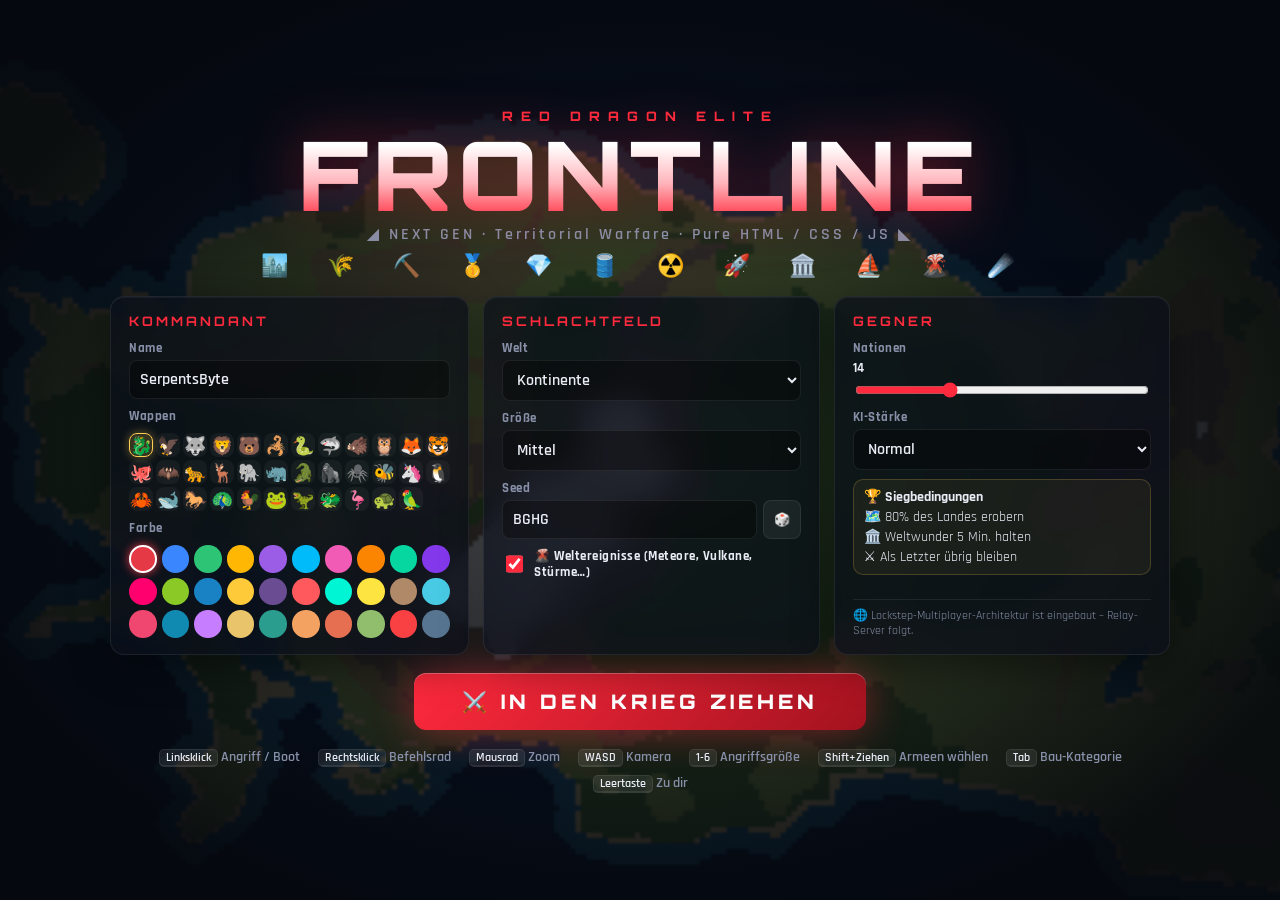
==== commit 08348f65: "Frontline: WebGL2 world shader and controllable armies Graphics: - New GLMap: full-screen fragment s" ====
--- a/games/frontline/index.html
+++ b/games/frontline/index.html
@@ -12,6 +12,7 @@
   <link rel="stylesheet" href="css/style.css">
 </head>
 <body>
+  <canvas id="gl"></canvas>
   <canvas id="game"></canvas>
   <div id="vignette"></div>
 
@@ -54,6 +55,7 @@
     </div>
 
     <div id="bottom">
+      <div id="selbar" class="glass hidden"></div>
       <div id="dock" class="glass">
         <div id="dock-tabs"></div>
         <div id="dock-cards"></div>
@@ -139,6 +141,7 @@
         <span><kbd>Mausrad</kbd> Zoom</span>
         <span><kbd>WASD</kbd> Kamera</span>
         <span><kbd>1-6</kbd> Angriffsgröße</span>
+        <span><kbd>Shift+Ziehen</kbd> Armeen wählen</span>
         <span><kbd>Tab</kbd> Bau-Kategorie</span>
         <span><kbd>Leertaste</kbd> Zu dir</span>
       </div>
@@ -166,6 +169,7 @@
   <script src="js/sim/ai.js"></script>
   <script src="js/sim/economy.js"></script>
   <script src="js/sim/events.js"></script>
+  <script src="js/sim/army.js"></script>
   <script src="js/sim/sim.js"></script>
   <!-- network -->
   <script src="js/net/transport.js"></script>
@@ -173,7 +177,9 @@
   <script src="js/client/audio.js"></script>
   <script src="js/client/sprites.js"></script>
   <script src="js/client/atmosphere.js"></script>
+  <script src="js/client/glmap.js"></script>
   <script src="js/client/renderer.js"></script>
+  <script src="js/client/units.js"></script>
   <script src="js/client/ui.js"></script>
   <script src="js/client/panels.js"></script>
   <script src="js/client/input.js"></script>
--- a/games/frontline/css/style.css
+++ b/games/frontline/css/style.css
@@ -21,6 +21,7 @@
 .hidden { display: none !important; }
 .muted { color: var(--muted); }
 .small { font-size: 12px; margin-top: 10px; }
+#gl { position: fixed; inset: 0; display: block; pointer-events: none; }
 #game { position: fixed; inset: 0; display: block; cursor: crosshair; touch-action: none; }
 #game.mode-build { cursor: copy; }
 #game.mode-nuke { cursor: none; }
@@ -192,6 +193,15 @@
 .front.in { border-color: rgba(255,42,61,0.6); background: rgba(255,42,61,0.12); }
 .front.gold { border-color: rgba(255,204,85,0.5); }
 .front.nuke { border-color: #ff3040; background: rgba(160,0,20,0.6); animation: alarm 0.4s infinite alternate; }
+
+/* ---------- army selection bar */
+#selbar { display: grid; grid-template-columns: 1fr auto; gap: 4px 12px; padding: 8px 12px; border-color: rgba(255,220,100,0.45); box-shadow: 0 0 24px rgba(255,220,100,0.15), 0 10px 40px rgba(0,0,0,0.45); animation: pop .2s ease; }
+#selbar .sel-l { display: flex; gap: 6px; align-items: center; flex-wrap: wrap; }
+#selbar .sel-k { font-family: var(--display); font-weight: 800; font-size: 13px; letter-spacing: 2px; color: var(--gold); margin-right: 4px; }
+#selbar .sel-hint { grid-column: 1; font-size: 12px; color: var(--muted); }
+#selbar .sel-b { grid-row: 1 / 3; grid-column: 2; display: flex; gap: 4px; align-items: center; }
+.unitcard .ce { height: 38px; display: flex; align-items: center; justify-content: center; }
+.uicon { width: 64px; height: 40px; filter: drop-shadow(0 3px 4px rgba(0,0,0,0.5)); }
 
 /* ---------- minimap, tooltip, radial, mode hint */
 #minimap-wrap { position: fixed; right: 10px; bottom: 10px; padding: 6px; z-index: 4; }
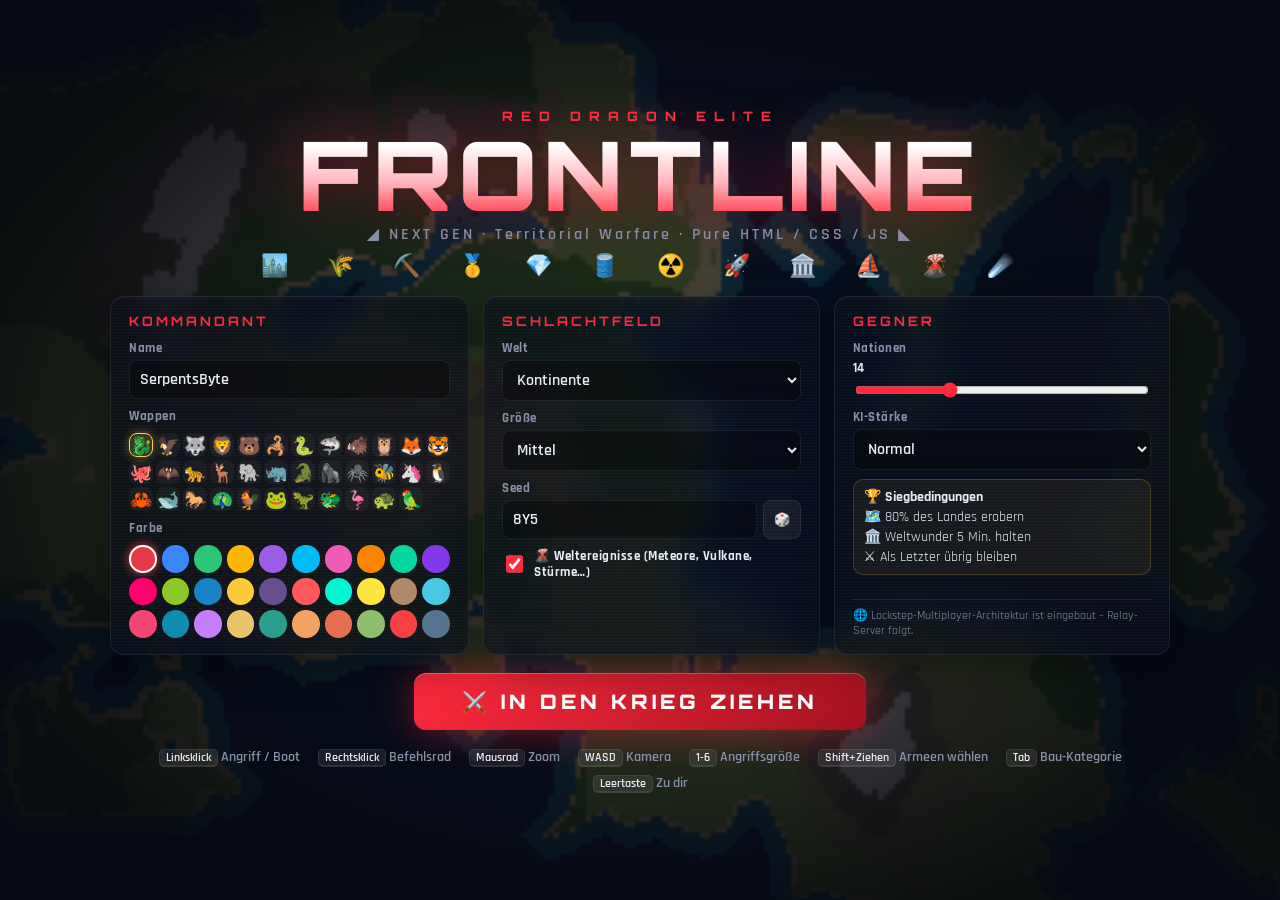
==== commit afe3341b: "Frontline Drachenzeit: dragon world boss, Kriegsglut ultimates, adaptive music, cinematic UI Gamepla" ====
--- a/games/frontline/index.html
+++ b/games/frontline/index.html
@@ -55,13 +55,15 @@
     </div>
 
     <div id="bottom">
+      <div id="fronts" class="st-fronts"></div>
       <div id="selbar" class="glass hidden"></div>
-      <div id="dock" class="glass">
+      <div id="drawer" class="glass holo">
         <div id="dock-tabs"></div>
         <div id="dock-cards"></div>
       </div>
-      <div id="stats" class="glass">
-        <div class="st-troops">
+      <div id="ultpick" class="hidden"></div>
+      <div id="cmdbar" class="glass holo">
+        <div class="cb-troops">
           <div class="st-row">
             <span class="emo-lg">⚔️</span><span id="troops" class="big">0</span><span class="slash">/</span><span id="troops-max">0</span>
             <span id="troop-rate" class="rate">+0/s</span>
@@ -69,16 +71,29 @@
           <div class="bar"><div id="troop-bar"></div></div>
           <div class="st-chips"><span id="food-state" class="chip"></span><span id="mod-chips"></span></div>
         </div>
-        <div class="st-ratio">
-          <div class="ratio-head"><span>ANGRIFFSGRÖSSE</span><b id="ratio-val">30%</b><span id="ratio-troops" class="muted"></span></div>
+        <div class="cb-ratio">
+          <div class="ratio-head"><span>ANGRIFF</span><b id="ratio-val">30%</b><span id="ratio-troops" class="muted"></span></div>
           <input id="ratio" type="range" min="1" max="100" value="30">
           <div class="ratio-presets">
-            <button data-r="10">10%</button><button data-r="20">20%</button><button data-r="30" class="on">30%</button><button data-r="50">50%</button><button data-r="75">75%</button><button data-r="100">ALL</button>
+            <button data-r="10">10</button><button data-r="20">20</button><button data-r="30" class="on">30</button><button data-r="50">50</button><button data-r="75">75</button><button data-r="100">ALL</button>
           </div>
         </div>
-        <div id="fronts" class="st-fronts"></div>
-      </div>
-    </div>
+        <div class="cb-btns">
+          <button class="cb-btn" data-drawer="eco" title="Bauen (Tab)"><span class="cbe">🏗️</span><span class="cbl">Bauen</span></button>
+          <button class="cb-btn" data-drawer="army" title="Armee aufstellen"><span class="cbe">🎖️</span><span class="cbl">Armee</span></button>
+          <button class="cb-btn" data-drawer="weapons" title="Raketen"><span class="cbe">🚀</span><span class="cbl">Raketen</span></button>
+        </div>
+        <button id="glut" class="glut" title="Kriegsglut – lädt sich durch Eroberungen auf">
+          <svg viewBox="0 0 64 64"><circle class="g-bg" cx="32" cy="32" r="27"/><circle id="glut-ring" class="g-fg" cx="32" cy="32" r="27"/></svg>
+          <span class="g-e">🔥</span><span id="glut-val" class="g-v">0%</span>
+        </button>
+      </div>
+    </div>
+
+    <div id="advisor" class="hidden"><div class="adv-face">🐉</div><div class="adv-body"><div class="adv-name">BERATER · ROTER DRACHE</div><div id="adv-text" class="adv-text"></div></div></div>
+    <div id="bossbar" class="hidden"><div class="bb-name">🐉 DER ROTE DRACHE <span id="bb-hp"></span></div><div class="bb-bar"><div id="bb-fill"></div><div id="bb-lag"></div></div></div>
+    <div id="cinebars"><div class="cb-top"></div><div class="cb-bot"></div><div id="cine-title"></div></div>
+    <div id="flash"></div>
 
     <div id="minimap-wrap" class="glass"><canvas id="minimap"></canvas></div>
     <div id="mode-hint" class="hidden"></div>
@@ -170,6 +185,7 @@
   <script src="js/sim/economy.js"></script>
   <script src="js/sim/events.js"></script>
   <script src="js/sim/army.js"></script>
+  <script src="js/sim/legend.js"></script>
   <script src="js/sim/sim.js"></script>
   <!-- network -->
   <script src="js/net/transport.js"></script>
@@ -180,6 +196,7 @@
   <script src="js/client/glmap.js"></script>
   <script src="js/client/renderer.js"></script>
   <script src="js/client/units.js"></script>
+  <script src="js/client/legendfx.js"></script>
   <script src="js/client/ui.js"></script>
   <script src="js/client/panels.js"></script>
   <script src="js/client/input.js"></script>
--- a/games/frontline/css/style.css
+++ b/games/frontline/css/style.css
@@ -15,7 +15,8 @@
   --display: 'Orbitron', 'Rajdhani', sans-serif;
   --emoji: 'Segoe UI Emoji', 'Apple Color Emoji', 'Noto Color Emoji', sans-serif;
 }
-* { box-sizing: border-box; }
+* { box-sizing: border-box; scrollbar-width: none; -ms-overflow-style: none; }
+*::-webkit-scrollbar { display: none; width: 0; height: 0; }
 html, body { margin: 0; height: 100%; overflow: hidden; background: var(--bg); color: var(--txt); font-family: var(--font); user-select: none; -webkit-user-select: none; }
 button, input, select { font: inherit; color: inherit; }
 .hidden { display: none !important; }
@@ -137,14 +138,15 @@
 @keyframes glow { to { box-shadow: 0 0 30px rgba(255,42,61,0.35), 0 10px 40px rgba(0,0,0,0.45); } }
 
 /* ---------- bottom: dock + stats */
-#bottom { position: fixed; left: 50%; bottom: 10px; transform: translateX(-50%); display: flex; flex-direction: column; align-items: stretch; gap: 8px; z-index: 5;
-  width: min(1040px, calc(100vw - 380px)); }
-#dock { padding: 6px 8px 8px; }
+#bottom { position: fixed; left: 50%; bottom: 10px; transform: translateX(-50%); display: flex; flex-direction: column; align-items: center; gap: 8px; z-index: 5;
+  width: min(1000px, calc(100vw - 400px)); pointer-events: none; }
+#bottom > * { pointer-events: auto; }
+#bottom > #fronts { pointer-events: none; }
 #dock-tabs { display: flex; gap: 4px; margin-bottom: 6px; }
 .dtab { flex: 1; padding: 5px 8px; border-radius: 8px; border: 1px solid transparent; background: rgba(255,255,255,0.04); cursor: pointer; font-weight: 700; font-size: 13px; letter-spacing: .5px; text-transform: uppercase; color: var(--muted); transition: all .15s; }
 .dtab:hover { color: var(--txt); background: rgba(255,255,255,0.08); }
 .dtab.on { color: var(--txt); border-color: var(--line-hi); background: linear-gradient(180deg, rgba(255,42,61,0.25), rgba(255,42,61,0.05)); }
-#dock-cards { display: flex; gap: 6px; overflow-x: auto; scrollbar-width: thin; padding-top: 2px; }
+#dock-cards { display: flex; gap: 6px; overflow-x: auto; padding-top: 2px; overscroll-behavior: contain; }
 .card { position: relative; flex: 0 0 106px; padding: 8px 4px 6px; text-align: center; cursor: pointer; border-radius: 12px; background: linear-gradient(170deg, rgba(36,42,66,0.85), rgba(14,17,28,0.85));
   border: 1px solid var(--line); transition: transform .12s, border-color .15s, box-shadow .2s; }
 .card:hover { transform: translateY(-3px); border-color: var(--line-hi); }
@@ -169,7 +171,6 @@
 .card .tip-why { color: #ff8a95; font-weight: 700; margin-top: 4px; }
 .card:hover .tip { display: block; }
 
-#stats { display: grid; grid-template-columns: 1.1fr 1.3fr; gap: 6px 22px; padding: 10px 18px; align-items: center; }
 .st-row { display: flex; align-items: baseline; gap: 6px; }
 .emo-lg { font-family: var(--emoji); font-size: 22px; }
 .big { font-family: var(--display); font-weight: 800; font-size: 28px; line-height: 1; }
@@ -187,9 +188,9 @@
 .ratio-presets { display: flex; gap: 4px; }
 .ratio-presets button { flex: 1; padding: 3px 0; font-size: 12px; font-weight: 700; background: rgba(255,255,255,0.05); border: 1px solid var(--line); border-radius: 6px; cursor: pointer; }
 .ratio-presets button.on { background: rgba(255,42,61,0.3); border-color: var(--red); }
-.st-fronts { grid-column: 1 / -1; display: flex; gap: 6px; flex-wrap: wrap; }
+.st-fronts { display: flex; gap: 6px; flex-wrap: wrap; justify-content: center; }
 .st-fronts:empty { display: none; }
-.front { font-size: 12px; font-weight: 700; padding: 2px 8px; border-radius: 20px; background: rgba(255,255,255,0.06); border: 1px solid var(--line); }
+.front { backdrop-filter: blur(8px); background-color: rgba(12,15,26,0.7) !important; font-size: 12px; font-weight: 700; padding: 2px 8px; border-radius: 20px; background: rgba(255,255,255,0.06); border: 1px solid var(--line); }
 .front.in { border-color: rgba(255,42,61,0.6); background: rgba(255,42,61,0.12); }
 .front.gold { border-color: rgba(255,204,85,0.5); }
 .front.nuke { border-color: #ff3040; background: rgba(160,0,20,0.6); animation: alarm 0.4s infinite alternate; }
@@ -358,10 +359,93 @@
 .end-stats span { color: var(--muted); font-size: 12px; letter-spacing: 1px; }
 .end-btns { display: flex; gap: 10px; justify-content: center; align-items: center; }
 
+/* ---------- HOLO language: corner brackets + scanlines */
+.holo { position: relative; }
+.holo::before, .holo::after { content: ''; position: absolute; width: 14px; height: 14px; pointer-events: none; border: 2px solid rgba(255,70,85,0.75); filter: drop-shadow(0 0 4px rgba(255,42,61,0.8)); }
+.holo::before { top: -1px; left: -1px; border-right: 0; border-bottom: 0; border-radius: 12px 0 0 0; }
+.holo::after { bottom: -1px; right: -1px; border-left: 0; border-top: 0; border-radius: 0 0 12px 0; }
+.glass { background-image: repeating-linear-gradient(0deg, rgba(255,255,255,0.018) 0 1px, transparent 1px 3px); }
+
+/* ---------- command bar */
+#cmdbar { display: grid; grid-template-columns: minmax(200px, 1.1fr) minmax(220px, 1.2fr) auto auto; gap: 18px; align-items: center; padding: 9px 12px 9px 18px; width: 100%; }
+.cb-ratio .ratio-presets button { padding: 2px 0; font-size: 11px; }
+.cb-btns { display: flex; gap: 6px; }
+.cb-btn { width: 64px; height: 58px; border-radius: 12px; cursor: pointer; display: flex; flex-direction: column; align-items: center; justify-content: center; gap: 1px;
+  background: linear-gradient(170deg, rgba(44,50,78,0.9), rgba(16,19,32,0.9)); border: 1px solid var(--line); transition: transform .14s, border-color .15s, box-shadow .2s; }
+.cb-btn:hover { transform: translateY(-3px); border-color: var(--line-hi); box-shadow: 0 8px 22px rgba(255,42,61,0.25); }
+.cb-btn.on { border-color: var(--gold); box-shadow: 0 0 18px rgba(255,204,85,0.45); }
+.cb-btn .cbe { font-family: var(--emoji); font-size: 24px; line-height: 1; transition: transform .2s; }
+.cb-btn:hover .cbe { transform: scale(1.15) rotate(-8deg); }
+.cb-btn .cbl { font-size: 10.5px; font-weight: 800; letter-spacing: .6px; text-transform: uppercase; }
+
+/* build drawer: slides up from the command bar, closed by default */
+#drawer { width: 100%; padding: 8px 10px 10px; transform-origin: bottom center; transition: transform .28s cubic-bezier(.2,1.2,.4,1), opacity .2s; }
+#drawer.closed { transform: translateY(24px) scaleY(0.6); opacity: 0; pointer-events: none !important; position: absolute; bottom: 0; visibility: hidden; }
+
+/* Kriegsglut ring */
+.glut { position: relative; width: 66px; height: 66px; border: 0; background: none; cursor: pointer; padding: 0; }
+.glut svg { position: absolute; inset: 0; transform: rotate(-90deg); }
+.glut .g-bg { fill: rgba(10,12,20,0.85); stroke: rgba(255,255,255,0.1); stroke-width: 5; }
+.glut .g-fg { fill: none; stroke: #ff7a1a; stroke-width: 5; stroke-linecap: round; stroke-dasharray: 169.6; stroke-dashoffset: 169.6; transition: stroke-dashoffset .4s; filter: drop-shadow(0 0 4px #ff5a00); }
+.glut .g-e { position: absolute; left: 0; right: 0; top: 13px; font-family: var(--emoji); font-size: 22px; text-align: center; filter: grayscale(0.6) brightness(0.8); transition: filter .3s, transform .3s; }
+.glut .g-v { position: absolute; left: 0; right: 0; bottom: 12px; font-size: 11px; font-weight: 800; text-align: center; color: #ffb27a; }
+.glut.full .g-e { filter: none; animation: glutPulse 0.9s ease-in-out infinite; }
+.glut.full { filter: drop-shadow(0 0 14px rgba(255,110,20,0.9)); }
+.glut.full .g-fg { stroke: #ffd24a; }
+.glut.active .g-fg { stroke: #7fd3ff; }
+@keyframes glutPulse { 50% { transform: scale(1.25); } }
+#ultpick { display: flex; gap: 10px; animation: pop .25s ease; }
+.ult { width: 180px; padding: 14px 12px; border-radius: 16px; cursor: pointer; text-align: center; border: 1px solid rgba(255,140,40,0.5);
+  background: radial-gradient(ellipse at top, rgba(255,110,20,0.28), rgba(14,16,28,0.94) 70%); box-shadow: 0 0 30px rgba(255,90,20,0.25), 0 12px 40px rgba(0,0,0,0.5); transition: transform .15s, box-shadow .2s; }
+.ult:hover { transform: translateY(-6px) scale(1.04); box-shadow: 0 0 46px rgba(255,120,30,0.55), 0 12px 40px rgba(0,0,0,0.5); }
+.ult .ue { font-family: var(--emoji); font-size: 42px; }
+.ult .un { font-family: var(--display); font-weight: 900; letter-spacing: 2px; font-size: 15px; margin: 4px 0; }
+.ult .ud { font-size: 12.5px; color: #d6d9e6; }
+
+/* advisor subtitles */
+#advisor { position: fixed; right: 10px; bottom: 186px; width: 360px; display: flex; gap: 10px; align-items: flex-start; padding: 10px 12px; z-index: 7;
+  background: linear-gradient(110deg, rgba(60,8,14,0.88), rgba(12,15,26,0.88)); border: 1px solid rgba(255,70,85,0.45); border-radius: 14px; backdrop-filter: blur(10px);
+  box-shadow: 0 0 26px rgba(255,42,61,0.25), 0 10px 30px rgba(0,0,0,0.5); animation: advIn .35s cubic-bezier(.2,1.3,.4,1); }
+#advisor.out { animation: advOut .4s ease forwards; }
+.adv-face { font-family: var(--emoji); font-size: 34px; filter: drop-shadow(0 0 8px rgba(255,60,60,0.8)); animation: float 3s ease-in-out infinite; }
+.adv-name { font-size: 10px; letter-spacing: 2px; font-weight: 800; color: #ff8a95; }
+.adv-text { font-size: 15px; font-weight: 600; line-height: 1.3; min-height: 20px; }
+.adv-text::after { content: '▌'; color: #ff5a68; animation: blink .8s steps(1) infinite; margin-left: 2px; }
+@keyframes blink { 50% { opacity: 0; } }
+@keyframes advIn { from { transform: translateX(40px); opacity: 0; } }
+@keyframes advOut { to { transform: translateX(40px); opacity: 0; } }
+
+/* boss bar */
+#bossbar { position: fixed; top: 112px; left: 50%; transform: translateX(-50%); width: min(620px, 70vw); z-index: 6; text-align: center; animation: pop .4s ease; pointer-events: none; }
+.bb-name { font-family: var(--display); font-weight: 900; letter-spacing: 4px; font-size: 16px; color: #ffd0c0; text-shadow: 0 0 18px rgba(255,60,30,0.9), 0 2px 4px #000; margin-bottom: 5px; }
+.bb-name span { font-size: 12px; color: #ff9a80; letter-spacing: 1px; }
+.bb-bar { position: relative; height: 12px; border-radius: 6px; background: rgba(10,6,8,0.85); border: 1px solid rgba(255,90,60,0.6); overflow: hidden; box-shadow: 0 0 20px rgba(255,40,20,0.4); }
+#bb-fill, #bb-lag { position: absolute; left: 0; top: 0; bottom: 0; transition: width .3s; }
+#bb-lag { background: #ffe0a0; transition: width 1.2s .3s; }
+#bb-fill { background: linear-gradient(90deg, #7a0a10, #ff2a2a, #ff8a3a); z-index: 1; box-shadow: 0 0 10px #ff3a1a; }
+
+/* cinematic letterbox, flash */
+#cinebars { position: fixed; inset: 0; pointer-events: none; z-index: 15; }
+#cinebars .cb-top, #cinebars .cb-bot { position: absolute; left: 0; right: 0; height: 0; background: #000; transition: height .6s cubic-bezier(.6,0,.2,1); }
+#cinebars .cb-top { top: 0; } #cinebars .cb-bot { bottom: 0; }
+body.cinema #cinebars .cb-top, body.cinema #cinebars .cb-bot { height: 11vh; }
+body.cinema #hud > *:not(#banner):not(#cinebars):not(#flash):not(#bossbar) { opacity: 0.12; transition: opacity .5s; }
+#hud > * { transition: opacity .5s; }
+#cine-title { position: absolute; left: 0; right: 0; bottom: 3vh; text-align: center; font-family: var(--display); font-weight: 800; letter-spacing: 6px; font-size: clamp(14px, 2vw, 22px); color: #ffd8c8; opacity: 0; transition: opacity .6s .3s; text-shadow: 0 0 20px rgba(255,60,40,0.8); }
+body.cinema #cine-title { opacity: 1; }
+#flash { position: fixed; inset: 0; pointer-events: none; z-index: 14; background: radial-gradient(circle, rgba(255,250,235,0.95), rgba(255,200,140,0.6)); opacity: 0; }
+#flash.go { animation: flashGo .9s ease-out; }
+@keyframes flashGo { 0% { opacity: 0.9; } 100% { opacity: 0; } }
+body.hit #gl, body.hit #game { animation: hitPunch .45s ease-out; }
+@keyframes hitPunch { 0% { filter: saturate(2) contrast(1.4) brightness(1.5); transform: scale(1.02); } 100% { filter: none; transform: none; } }
+
 /* ---------- responsive */
 @media (max-width: 1280px) {
   #resbar .rr { display: none; }
   #bottom { width: calc(100vw - 230px); left: calc(50% + 50px); }
+  #cmdbar { grid-template-columns: minmax(150px, 1fr) minmax(160px, 1fr) auto auto; gap: 12px; padding: 8px 10px 8px 14px; }
+  .cb-btn { width: 56px; height: 54px; } .big { font-size: 24px; }
+  #advisor { bottom: 20px; right: 10px; }
   #minimap-wrap { bottom: auto; top: 112px; right: auto; left: 10px; }
   #minimap { width: 160px; }
   #feed { top: 210px; width: 300px; }
@@ -381,7 +465,8 @@
   #minimap-wrap { display: none; }
   #feed { top: 180px; width: calc(100vw - 200px); } .feed-item { font-size: 12px; }
   #bottom { width: calc(100vw - 12px); left: 50%; bottom: 6px; }
-  #stats { grid-template-columns: 1fr; gap: 6px; padding: 8px 12px; }
+  #cmdbar { grid-template-columns: 1fr auto; gap: 8px; padding: 8px 10px; } .cb-ratio { grid-column: 1; grid-row: 2; } .glut { grid-column: 2; grid-row: 2; width: 56px; height: 56px; justify-self: center; }
+  .cb-btn { width: 46px; height: 48px; } .cb-btn .cbe { font-size: 20px; } .cb-btn .cbl { font-size: 9px; } #advisor { width: calc(100vw - 20px); bottom: 210px; }
   .big { font-size: 20px; }
   .card { flex-basis: 78px; } .card .ce { font-size: 22px; } .card .cn { font-size: 10px; } .card .k { display: none; }
   .dtab { font-size: 10px; padding: 4px 2px; }
